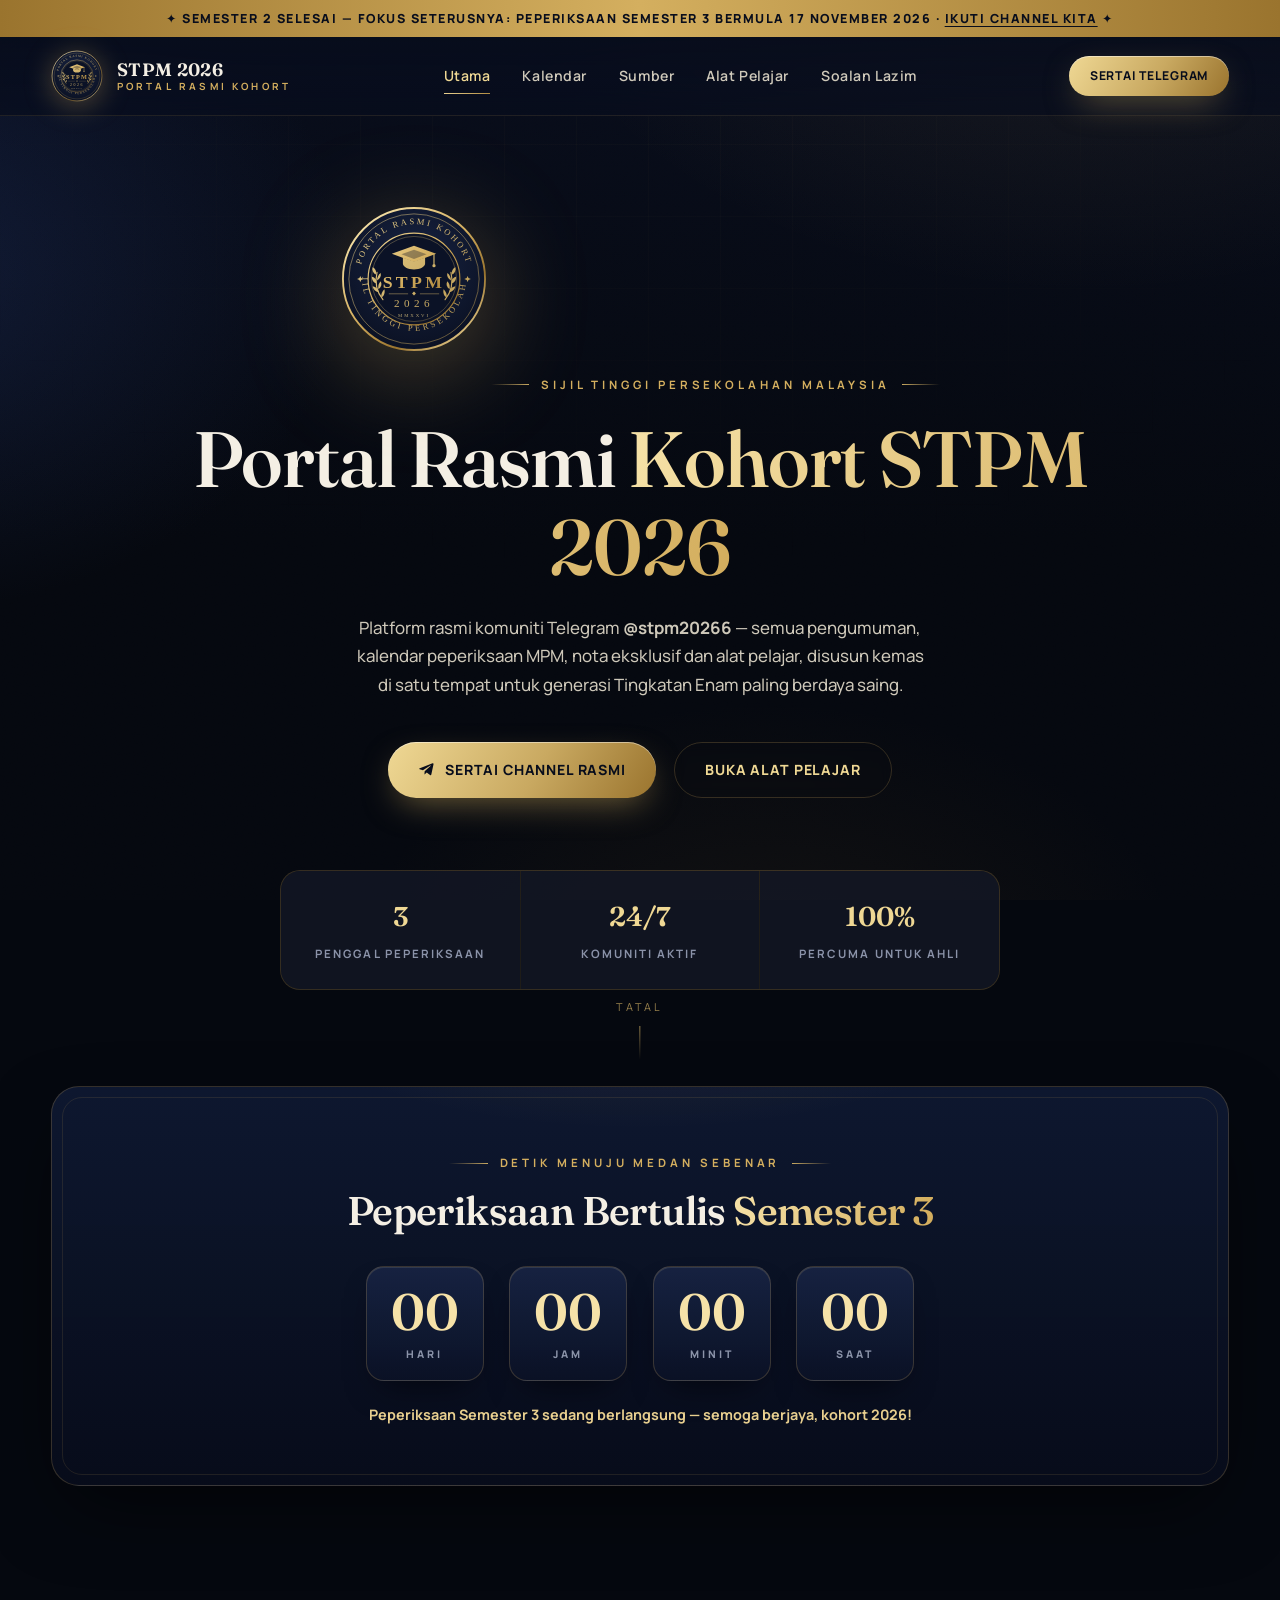
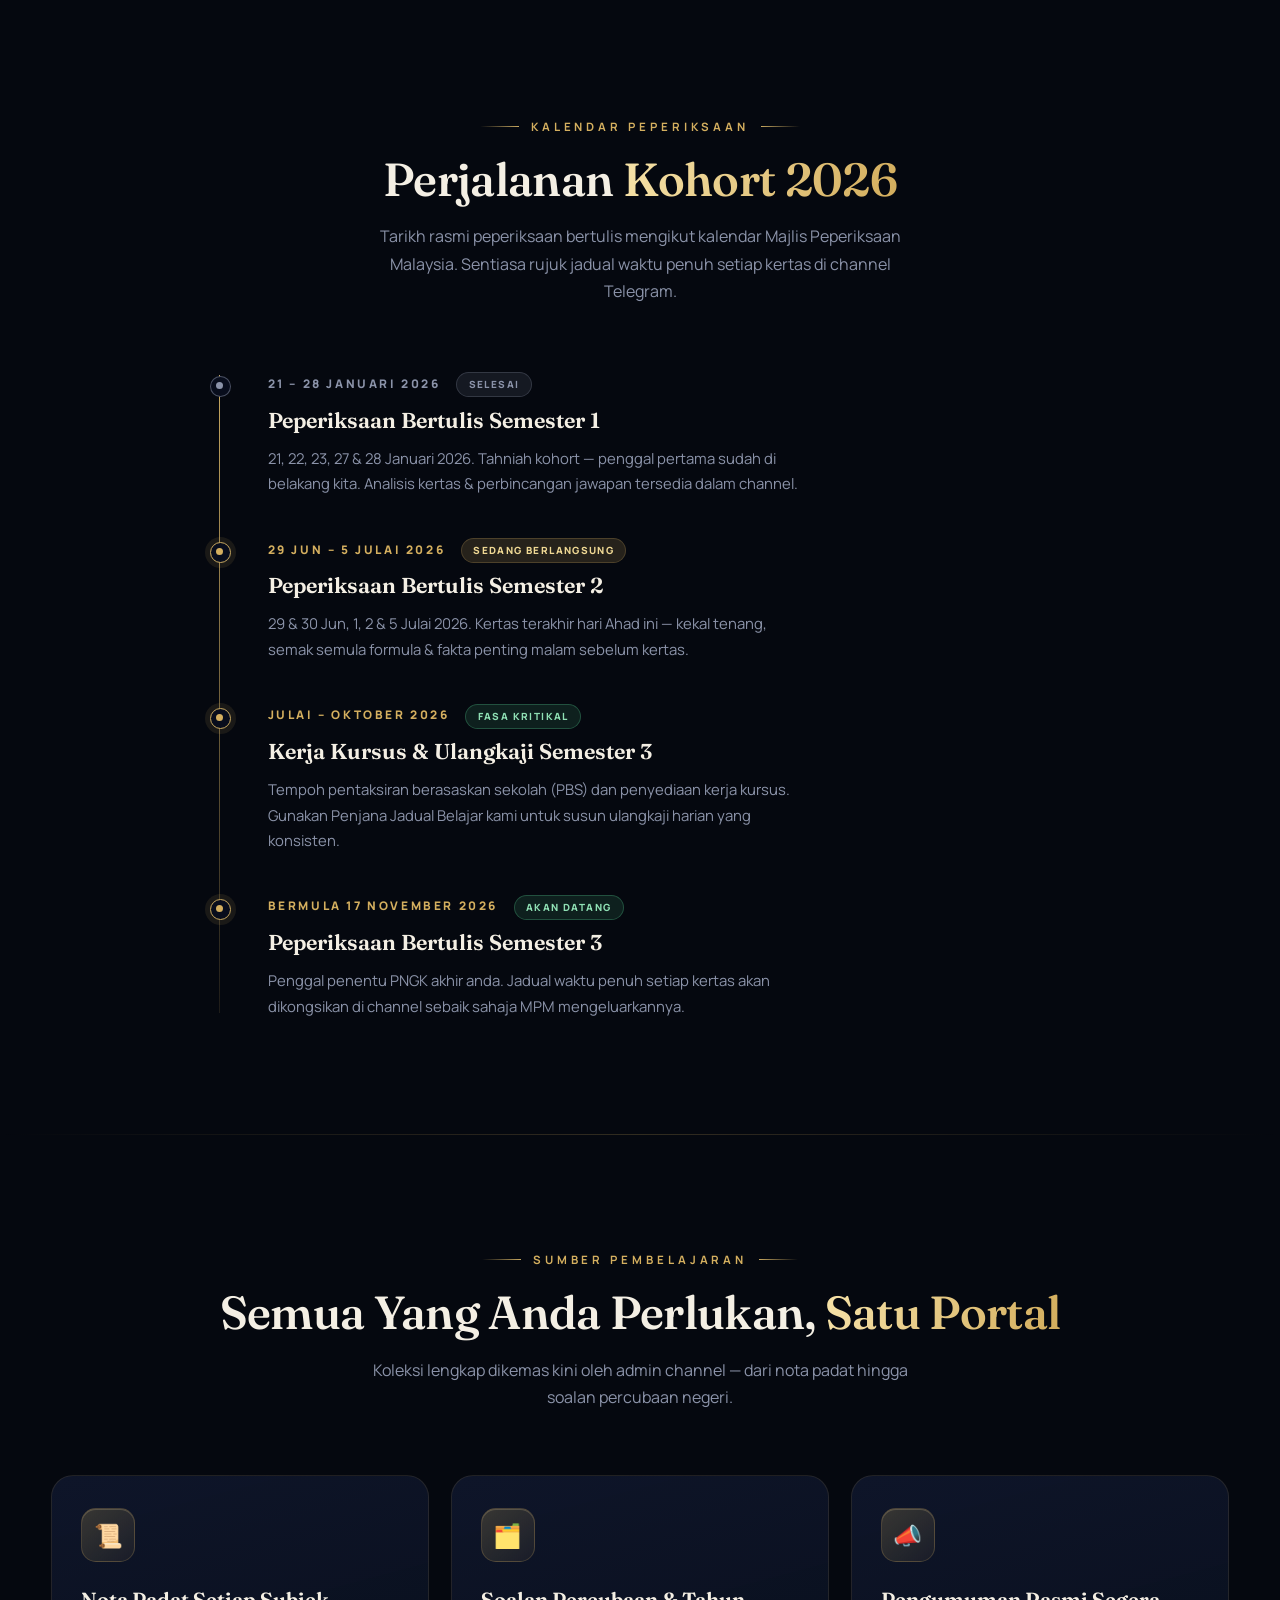
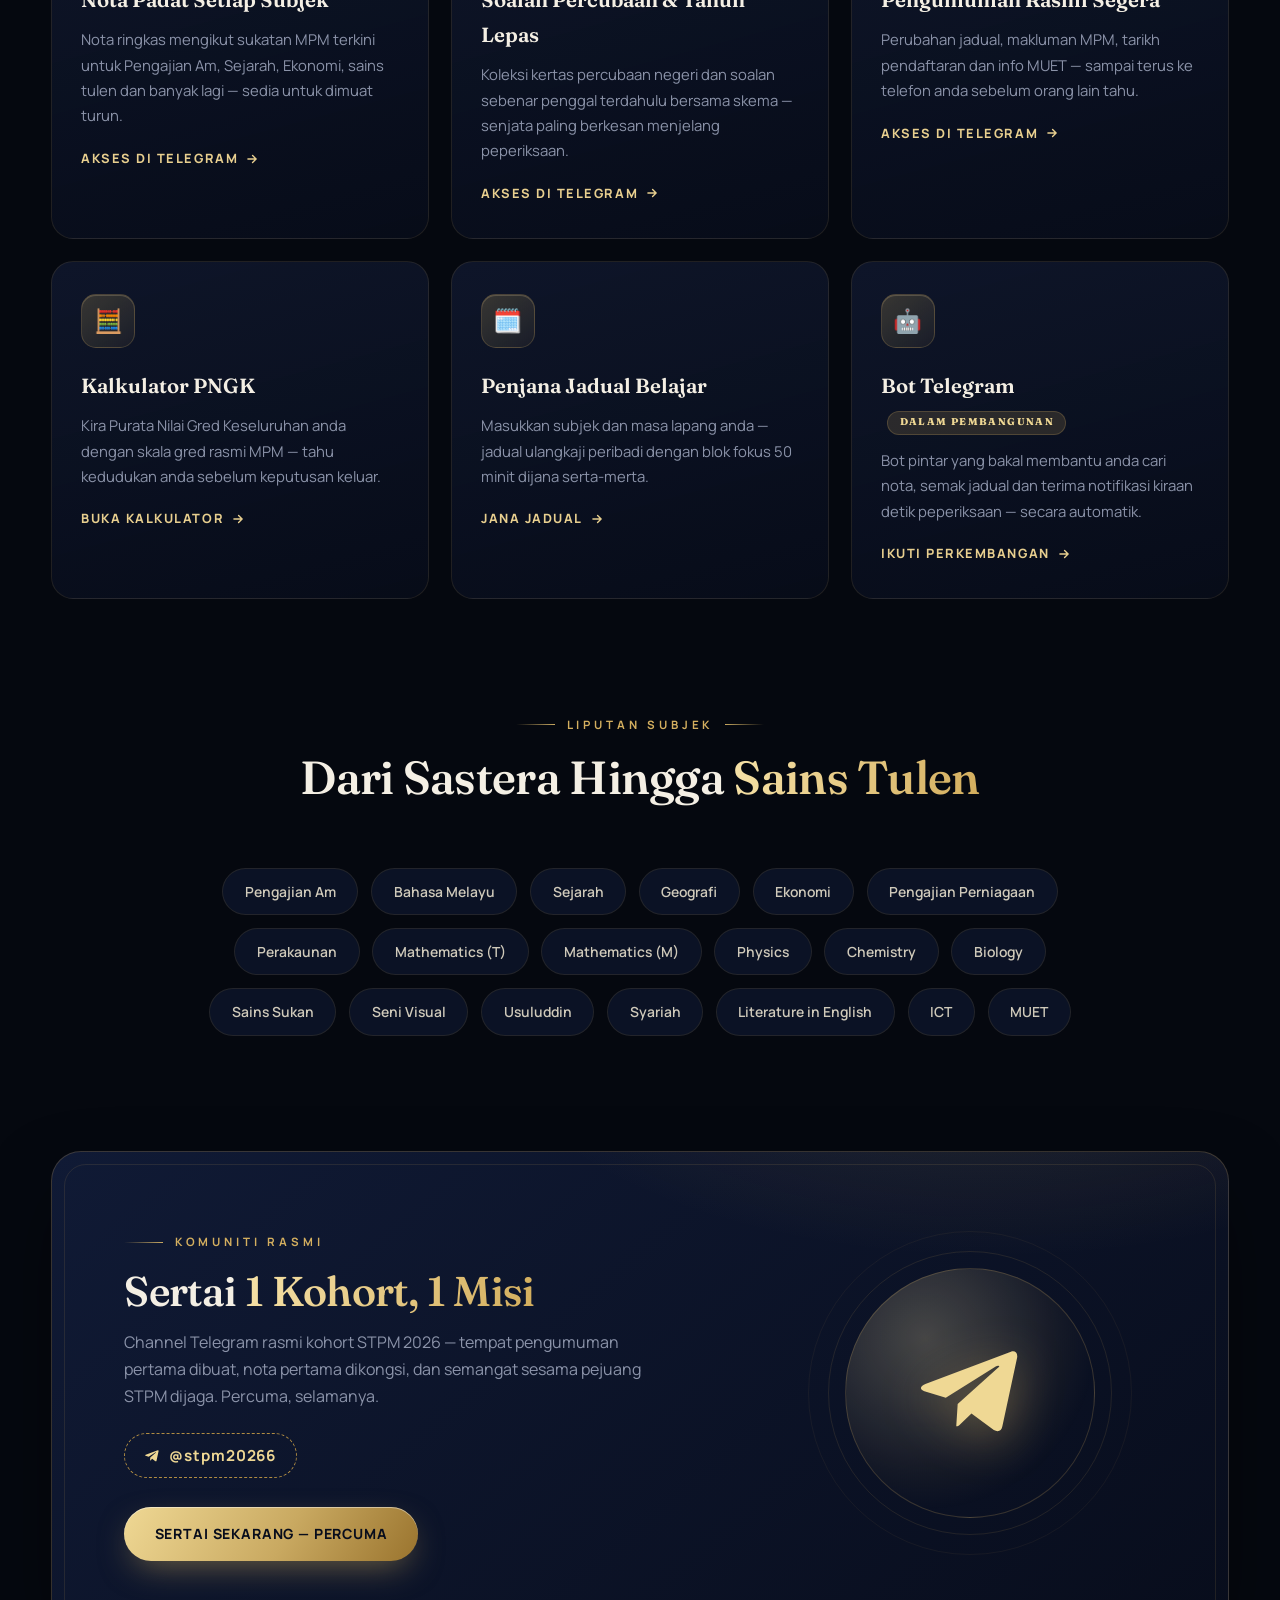
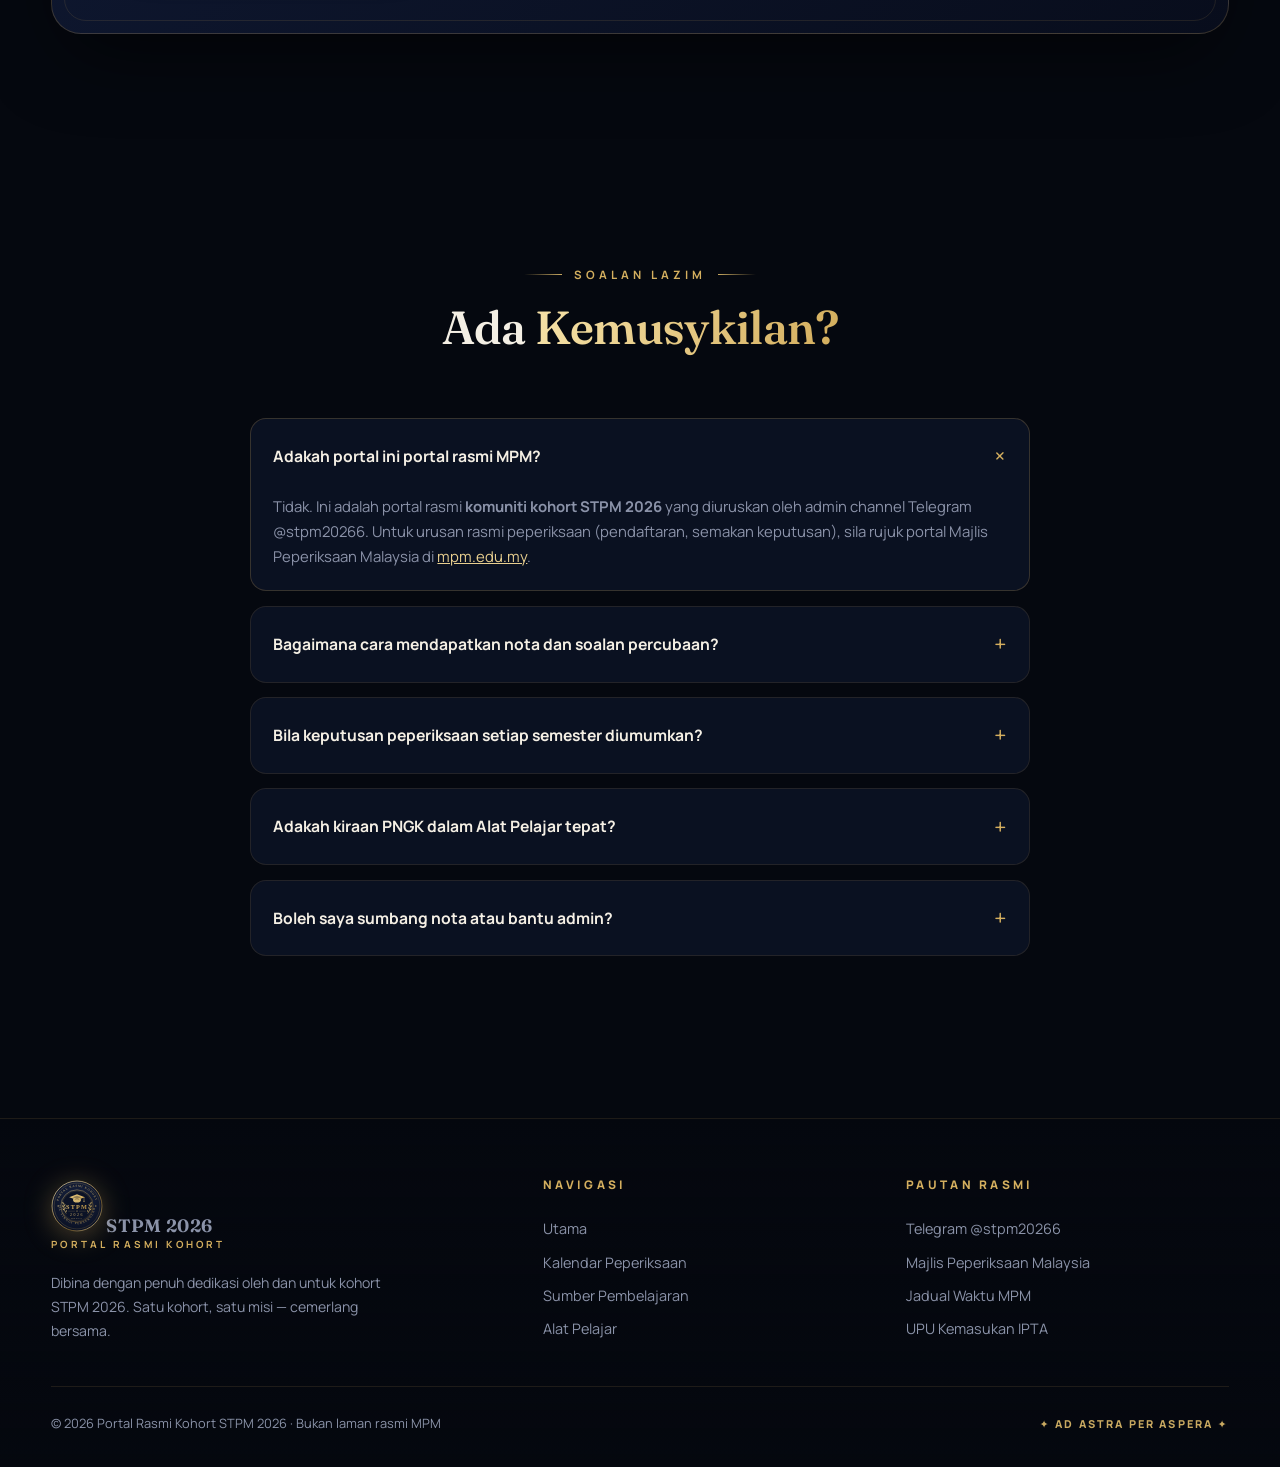
==== index.html @ e20d2745 "Add files via upload" ====
<!DOCTYPE html>
<html lang="ms">
<head>
  <meta charset="UTF-8">
  <meta name="viewport" content="width=device-width, initial-scale=1.0">
  <title>STPM 2026 Kohort Baharu — Portal Rasmi</title>
  <meta name="description" content="Portal rasmi kohort STPM 2026 — pengumuman, kalendar peperiksaan MPM, nota & soalan percubaan, dan alat pelajar eksklusif. Sertai channel Telegram @stpm20266.">
  <meta property="og:title" content="STPM 2026 Kohort Baharu — Portal Rasmi">
  <meta property="og:description" content="Satu portal. Semua yang kohort STPM 2026 perlukan — jadual, nota, alat pelajar & komuniti Telegram.">
  <meta property="og:type" content="website">
  <link rel="icon" type="image/svg+xml" href="assets/img/logo.svg">
  <link rel="preconnect" href="https://fonts.googleapis.com">
  <link rel="preconnect" href="https://fonts.gstatic.com" crossorigin>
  <link href="https://fonts.googleapis.com/css2?family=Fraunces:opsz,wght@9..144,400;9..144,570;9..144,640;9..144,700&family=Manrope:wght@400;450;600;700;800&display=swap" rel="stylesheet">
  <link rel="stylesheet" href="assets/css/style.css">
</head>
<body>

  <div class="ambient"></div>
  <div class="grid-lines"></div>

  <div class="ribbon">✦ Peperiksaan Semester 2 sedang berlangsung — kertas terakhir 5 Julai 2026 · <a href="https://t.me/stpm20266" target="_blank" rel="noopener">Semak jadual penuh di channel kita</a> ✦</div>

  <header class="nav">
    <div class="wrap nav-inner">
      <a class="brand" href="index.html">
        <img src="assets/img/logo.svg" alt="Lambang STPM 2026" width="52" height="52">
        <span class="brand-name">STPM 2026<span class="brand-sub">Portal Rasmi Kohort</span></span>
      </a>
      <nav class="links" id="menu">
        <a href="#utama" class="active">Utama</a>
        <a href="#kalendar">Kalendar</a>
        <a href="#sumber">Sumber</a>
        <a href="alat-pelajar.html">Alat Pelajar</a>
        <a href="#soalan">Soalan Lazim</a>
      </nav>
      <div class="nav-cta">
        <a class="btn btn-gold btn-sm" href="https://t.me/stpm20266" target="_blank" rel="noopener">Sertai Telegram</a>
        <button class="burger" aria-label="Buka menu" aria-expanded="false" aria-controls="menu">
          <span></span><span></span><span></span>
        </button>
      </div>
    </div>
  </header>

  <main>

    <!-- ============ HERO ============ -->
    <section class="hero" id="utama">
      <div class="wrap">
        <img class="hero-crest" src="assets/img/logo.svg" alt="" aria-hidden="true">
        <span class="eyebrow center">Sijil Tinggi Persekolahan Malaysia</span>
        <h1 class="display">Portal Rasmi <span class="gold-text">Kohort STPM 2026</span></h1>
        <p class="lede">Platform rasmi komuniti Telegram <strong>@stpm20266</strong> — semua pengumuman, kalendar peperiksaan MPM, nota eksklusif dan alat pelajar, disusun kemas di satu tempat untuk generasi Tingkatan Enam paling berdaya saing.</p>
        <div class="hero-actions">
          <a class="btn btn-gold" href="https://t.me/stpm20266" target="_blank" rel="noopener">
            <svg width="17" height="17" viewBox="0 0 24 24" fill="currentColor" aria-hidden="true"><path d="M21.9 4.6 18.8 19c-.2 1-0.9 1.3-1.8.8l-4.7-3.5-2.3 2.2c-.3.3-.5.5-.9.5l.3-4.7L18 6.6c.4-.3-.1-.5-.6-.2L6.9 13l-4.5-1.4c-1-.3-1-1 .2-1.5L20.6 3.3c.8-.3 1.5.2 1.3 1.3z"/></svg>
            Sertai Channel Rasmi
          </a>
          <a class="btn btn-ghost" href="alat-pelajar.html">Buka Alat Pelajar</a>
        </div>
        <div class="hero-stats reveal">
          <div><b>3</b><span>Penggal Peperiksaan</span></div>
          <div><b>24/7</b><span>Komuniti Aktif</span></div>
          <div><b>100%</b><span>Percuma Untuk Ahli</span></div>
        </div>
      </div>
      <div class="scroll-hint">Tatal</div>
    </section>

    <!-- ============ COUNTDOWN ============ -->
    <section id="countdown" style="padding-top:0">
      <div class="wrap">
        <div class="countdown-card reveal">
          <span class="eyebrow center">Detik Menuju Medan Sebenar</span>
          <h2 class="display" style="font-size:clamp(1.7rem,3.6vw,2.5rem);margin-top:1rem">Peperiksaan Bertulis <span class="gold-text">Semester 3</span></h2>
          <div class="countdown-grid" role="timer" aria-label="Kiraan detik ke peperiksaan Semester 3">
            <div class="count-cell"><b id="cd-days">—</b><span>Hari</span></div>
            <div class="count-cell"><b id="cd-hours">—</b><span>Jam</span></div>
            <div class="count-cell"><b id="cd-mins">—</b><span>Minit</span></div>
            <div class="count-cell"><b id="cd-secs">—</b><span>Saat</span></div>
          </div>
          <p class="count-note" id="cd-note">Bermula <b>17 November 2026</b> · Sumber: Kalendar Peperiksaan <b>MPM</b></p>
        </div>
      </div>
    </section>

    <!-- ============ KALENDAR ============ -->
    <section id="kalendar">
      <div class="wrap">
        <div class="section-head reveal">
          <span class="eyebrow center">Kalendar Peperiksaan</span>
          <h2 class="display">Perjalanan <span class="gold-text">Kohort 2026</span></h2>
          <p>Tarikh rasmi peperiksaan bertulis mengikut kalendar Majlis Peperiksaan Malaysia. Sentiasa rujuk jadual waktu penuh setiap kertas di channel Telegram.</p>
        </div>
        <div class="timeline">
          <div class="tl-item done reveal">
            <span class="tl-date">21 – 28 Januari 2026 <span class="tl-badge past">Selesai</span></span>
            <h3>Peperiksaan Bertulis Semester 1</h3>
            <p>21, 22, 23, 27 &amp; 28 Januari 2026. Tahniah kohort — penggal pertama sudah di belakang kita. Analisis kertas &amp; perbincangan jawapan tersedia dalam channel.</p>
          </div>
          <div class="tl-item reveal" style="--d:.1s">
            <span class="tl-date">29 Jun – 5 Julai 2026 <span class="tl-badge live">Sedang Berlangsung</span></span>
            <h3>Peperiksaan Bertulis Semester 2</h3>
            <p>29 &amp; 30 Jun, 1, 2 &amp; 5 Julai 2026. Kertas terakhir hari Ahad ini — kekal tenang, semak semula formula &amp; fakta penting malam sebelum kertas.</p>
          </div>
          <div class="tl-item reveal" style="--d:.2s">
            <span class="tl-date">Julai – Oktober 2026 <span class="tl-badge next">Fasa Kritikal</span></span>
            <h3>Kerja Kursus &amp; Ulangkaji Semester 3</h3>
            <p>Tempoh pentaksiran berasaskan sekolah (PBS) dan penyediaan kerja kursus. Gunakan Penjana Jadual Belajar kami untuk susun ulangkaji harian yang konsisten.</p>
          </div>
          <div class="tl-item reveal" style="--d:.3s">
            <span class="tl-date">Bermula 17 November 2026 <span class="tl-badge next">Akan Datang</span></span>
            <h3>Peperiksaan Bertulis Semester 3</h3>
            <p>Penggal penentu PNGK akhir anda. Jadual waktu penuh setiap kertas akan dikongsikan di channel sebaik sahaja MPM mengeluarkannya.</p>
          </div>
        </div>
      </div>
    </section>

    <hr class="rule wrap">

    <!-- ============ SUMBER ============ -->
    <section id="sumber">
      <div class="wrap">
        <div class="section-head reveal">
          <span class="eyebrow center">Sumber Pembelajaran</span>
          <h2 class="display">Semua Yang Anda Perlukan, <span class="gold-text">Satu Portal</span></h2>
          <p>Koleksi lengkap dikemas kini oleh admin channel — dari nota padat hingga soalan percubaan negeri.</p>
        </div>
        <div class="grid-3">
          <div class="card reveal">
            <div class="icon">📜</div>
            <h3>Nota Padat Setiap Subjek</h3>
            <p>Nota ringkas mengikut sukatan MPM terkini untuk Pengajian Am, Sejarah, Ekonomi, sains tulen dan banyak lagi — sedia untuk dimuat turun.</p>
            <a class="card-link" href="https://t.me/stpm20266" target="_blank" rel="noopener">Akses di Telegram <svg width="14" height="14" viewBox="0 0 24 24" fill="none" stroke="currentColor" stroke-width="2.4" stroke-linecap="round" aria-hidden="true"><path d="M5 12h14M13 6l6 6-6 6"/></svg></a>
          </div>
          <div class="card reveal" style="--d:.08s">
            <div class="icon">🗂️</div>
            <h3>Soalan Percubaan &amp; Tahun Lepas</h3>
            <p>Koleksi kertas percubaan negeri dan soalan sebenar penggal terdahulu bersama skema — senjata paling berkesan menjelang peperiksaan.</p>
            <a class="card-link" href="https://t.me/stpm20266" target="_blank" rel="noopener">Akses di Telegram <svg width="14" height="14" viewBox="0 0 24 24" fill="none" stroke="currentColor" stroke-width="2.4" stroke-linecap="round" aria-hidden="true"><path d="M5 12h14M13 6l6 6-6 6"/></svg></a>
          </div>
          <div class="card reveal" style="--d:.16s">
            <div class="icon">📣</div>
            <h3>Pengumuman Rasmi Segera</h3>
            <p>Perubahan jadual, makluman MPM, tarikh pendaftaran dan info MUET — sampai terus ke telefon anda sebelum orang lain tahu.</p>
            <a class="card-link" href="https://t.me/stpm20266" target="_blank" rel="noopener">Akses di Telegram <svg width="14" height="14" viewBox="0 0 24 24" fill="none" stroke="currentColor" stroke-width="2.4" stroke-linecap="round" aria-hidden="true"><path d="M5 12h14M13 6l6 6-6 6"/></svg></a>
          </div>
          <div class="card reveal">
            <div class="icon">🧮</div>
            <h3>Kalkulator PNGK</h3>
            <p>Kira Purata Nilai Gred Keseluruhan anda dengan skala gred rasmi MPM — tahu kedudukan anda sebelum keputusan keluar.</p>
            <a class="card-link" href="alat-pelajar.html#pngk">Buka Kalkulator <svg width="14" height="14" viewBox="0 0 24 24" fill="none" stroke="currentColor" stroke-width="2.4" stroke-linecap="round" aria-hidden="true"><path d="M5 12h14M13 6l6 6-6 6"/></svg></a>
          </div>
          <div class="card reveal" style="--d:.08s">
            <div class="icon">🗓️</div>
            <h3>Penjana Jadual Belajar</h3>
            <p>Masukkan subjek dan masa lapang anda — jadual ulangkaji peribadi dengan blok fokus 50 minit dijana serta-merta.</p>
            <a class="card-link" href="alat-pelajar.html#jadual">Jana Jadual <svg width="14" height="14" viewBox="0 0 24 24" fill="none" stroke="currentColor" stroke-width="2.4" stroke-linecap="round" aria-hidden="true"><path d="M5 12h14M13 6l6 6-6 6"/></svg></a>
          </div>
          <div class="card reveal" style="--d:.16s">
            <div class="icon">🤖</div>
            <h3>Bot Telegram <span class="tl-badge live" style="margin-left:.4rem">Dalam Pembangunan</span></h3>
            <p>Bot pintar yang bakal membantu anda cari nota, semak jadual dan terima notifikasi kiraan detik peperiksaan — secara automatik.</p>
            <a class="card-link" href="https://t.me/stpm20266" target="_blank" rel="noopener">Ikuti Perkembangan <svg width="14" height="14" viewBox="0 0 24 24" fill="none" stroke="currentColor" stroke-width="2.4" stroke-linecap="round" aria-hidden="true"><path d="M5 12h14M13 6l6 6-6 6"/></svg></a>
          </div>
        </div>
      </div>
    </section>

    <!-- ============ SUBJEK ============ -->
    <section id="subjek" style="padding-top:0">
      <div class="wrap">
        <div class="section-head reveal">
          <span class="eyebrow center">Liputan Subjek</span>
          <h2 class="display">Dari Sastera Hingga <span class="gold-text">Sains Tulen</span></h2>
        </div>
        <div class="chips reveal">
          <span class="chip">Pengajian Am</span>
          <span class="chip">Bahasa Melayu</span>
          <span class="chip">Sejarah</span>
          <span class="chip">Geografi</span>
          <span class="chip">Ekonomi</span>
          <span class="chip">Pengajian Perniagaan</span>
          <span class="chip">Perakaunan</span>
          <span class="chip">Mathematics (T)</span>
          <span class="chip">Mathematics (M)</span>
          <span class="chip">Physics</span>
          <span class="chip">Chemistry</span>
          <span class="chip">Biology</span>
          <span class="chip">Sains Sukan</span>
          <span class="chip">Seni Visual</span>
          <span class="chip">Usuluddin</span>
          <span class="chip">Syariah</span>
          <span class="chip">Literature in English</span>
          <span class="chip">ICT</span>
          <span class="chip">MUET</span>
        </div>
      </div>
    </section>

    <!-- ============ TELEGRAM CTA ============ -->
    <section id="telegram" style="padding-top:0">
      <div class="wrap">
        <div class="tg-panel reveal">
          <div>
            <span class="eyebrow">Komuniti Rasmi</span>
            <h2 class="display">Sertai <span class="gold-text">1 Kohort, 1 Misi</span></h2>
            <p>Channel Telegram rasmi kohort STPM 2026 — tempat pengumuman pertama dibuat, nota pertama dikongsi, dan semangat sesama pejuang STPM dijaga. Percuma, selamanya.</p>
            <div class="tg-handle">
              <svg width="16" height="16" viewBox="0 0 24 24" fill="currentColor" aria-hidden="true"><path d="M21.9 4.6 18.8 19c-.2 1-0.9 1.3-1.8.8l-4.7-3.5-2.3 2.2c-.3.3-.5.5-.9.5l.3-4.7L18 6.6c.4-.3-.1-.5-.6-.2L6.9 13l-4.5-1.4c-1-.3-1-1 .2-1.5L20.6 3.3c.8-.3 1.5.2 1.3 1.3z"/></svg>
              @stpm20266
            </div>
            <div>
              <a class="btn btn-gold" href="https://t.me/stpm20266" target="_blank" rel="noopener">Sertai Sekarang — Percuma</a>
            </div>
          </div>
          <div class="tg-art" aria-hidden="true">
            <div class="orb">
              <svg viewBox="0 0 24 24" fill="currentColor"><path d="M21.9 4.6 18.8 19c-.2 1-0.9 1.3-1.8.8l-4.7-3.5-2.3 2.2c-.3.3-.5.5-.9.5l.3-4.7L18 6.6c.4-.3-.1-.5-.6-.2L6.9 13l-4.5-1.4c-1-.3-1-1 .2-1.5L20.6 3.3c.8-.3 1.5.2 1.3 1.3z"/></svg>
            </div>
          </div>
        </div>
      </div>
    </section>

    <!-- ============ FAQ ============ -->
    <section id="soalan">
      <div class="wrap">
        <div class="section-head reveal">
          <span class="eyebrow center">Soalan Lazim</span>
          <h2 class="display">Ada <span class="gold-text">Kemusykilan?</span></h2>
        </div>
        <div class="faq reveal">
          <details open>
            <summary>Adakah portal ini portal rasmi MPM?</summary>
            <div class="faq-body">Tidak. Ini adalah portal rasmi <strong>komuniti kohort STPM 2026</strong> yang diuruskan oleh admin channel Telegram @stpm20266. Untuk urusan rasmi peperiksaan (pendaftaran, semakan keputusan), sila rujuk portal Majlis Peperiksaan Malaysia di <a href="https://www.mpm.edu.my" target="_blank" rel="noopener" style="color:var(--gold-300)">mpm.edu.my</a>.</div>
          </details>
          <details>
            <summary>Bagaimana cara mendapatkan nota dan soalan percubaan?</summary>
            <div class="faq-body">Semua bahan dikongsikan secara percuma di channel Telegram @stpm20266. Sertai channel, kemudian semak bahagian fail yang dipinkan atau gunakan carian dalam channel mengikut nama subjek.</div>
          </details>
          <details>
            <summary>Bila keputusan peperiksaan setiap semester diumumkan?</summary>
            <div class="faq-body">Keputusan setiap penggal biasanya diumumkan oleh MPM beberapa bulan selepas peperiksaan bertulis. Sebarang tarikh rasmi akan diumumkan segera di channel — pastikan notifikasi anda dihidupkan.</div>
          </details>
          <details>
            <summary>Adakah kiraan PNGK dalam Alat Pelajar tepat?</summary>
            <div class="faq-body">Kalkulator kami menggunakan skala nilai gred rasmi MPM (A = 4.00 hingga F = 0.00) dan mengambil purata mata gred subjek. Ia anggaran yang baik, namun PNGK rasmi akhir dikira oleh MPM termasuk wajaran kerja kursus (PBS).</div>
          </details>
          <details>
            <summary>Boleh saya sumbang nota atau bantu admin?</summary>
            <div class="faq-body">Sudah tentu! Hubungi admin melalui channel Telegram. Sumbangan nota, skema jawapan dan tenaga sukarelawan sentiasa dialu-alukan — kohort ini kita bina bersama.</div>
          </details>
        </div>
      </div>
    </section>

  </main>

  <!-- ============ FOOTER ============ -->
  <footer>
    <div class="wrap">
      <div class="foot-grid">
        <div class="foot-brand">
          <a class="brand" href="index.html">
            <img src="assets/img/logo.svg" alt="Lambang STPM 2026" width="52" height="52">
            <span class="brand-name">STPM 2026<span class="brand-sub">Portal Rasmi Kohort</span></span>
          </a>
          <p>Dibina dengan penuh dedikasi oleh dan untuk kohort STPM 2026. Satu kohort, satu misi — cemerlang bersama.</p>
        </div>
        <div>
          <h4>Navigasi</h4>
          <a href="#utama">Utama</a>
          <a href="#kalendar">Kalendar Peperiksaan</a>
          <a href="#sumber">Sumber Pembelajaran</a>
          <a href="alat-pelajar.html">Alat Pelajar</a>
        </div>
        <div>
          <h4>Pautan Rasmi</h4>
          <a href="https://t.me/stpm20266" target="_blank" rel="noopener">Telegram @stpm20266</a>
          <a href="https://www.mpm.edu.my" target="_blank" rel="noopener">Majlis Peperiksaan Malaysia</a>
          <a href="https://portal.mpm.edu.my/en/stpm/jadual-waktu-peperiksaan-stpm" target="_blank" rel="noopener">Jadual Waktu MPM</a>
          <a href="https://upu.mohe.gov.my" target="_blank" rel="noopener">UPU Kemasukan IPTA</a>
        </div>
      </div>
      <div class="foot-bottom">
        <span>© <span id="year">2026</span> Portal Rasmi Kohort STPM 2026 · Bukan laman rasmi MPM</span>
        <span class="seal">✦ Ad Astra Per Aspera ✦</span>
      </div>
    </div>
  </footer>

  <script src="assets/js/main.js"></script>
</body>
</html>
---- assets/css/style.css ----
/* ============================================================
   STPM 2026 KOHORT BAHARU — PORTAL RASMI
   Premium "Royal Academic" design system
   ============================================================ */

:root {
  --ink-950: #05080f;
  --ink-900: #080d1c;
  --ink-850: #0b1226;
  --ink-800: #101a35;
  --ink-700: #182444;
  --gold-100: #f6e2a8;
  --gold-200: #efd894;
  --gold-300: #e8cf8f;
  --gold-400: #d4af5f;
  --gold-500: #c9a961;
  --gold-600: #b08c42;
  --gold-700: #9a742e;
  --ivory: #f4efe4;
  --ivory-dim: #cfc9ba;
  --muted: #8b93a9;
  --line: rgba(212, 175, 95, .22);
  --line-soft: rgba(212, 175, 95, .12);
  --glass: rgba(16, 26, 53, .55);
  --shadow-lg: 0 30px 80px -20px rgba(0, 0, 0, .65);
  --font-display: "Fraunces", Georgia, "Times New Roman", serif;
  --font-body: "Manrope", "Segoe UI", system-ui, sans-serif;
  --ease-lux: cubic-bezier(.22, 1, .36, 1);
}

* { margin: 0; padding: 0; box-sizing: border-box; }

html { scroll-behavior: smooth; }

body {
  font-family: var(--font-body);
  background: var(--ink-950);
  color: var(--ivory);
  line-height: 1.7;
  overflow-x: hidden;
  -webkit-font-smoothing: antialiased;
}

::selection { background: var(--gold-500); color: var(--ink-900); }

/* ---------- Ambient background ---------- */
.ambient {
  position: fixed;
  inset: 0;
  z-index: -2;
  background:
    radial-gradient(60rem 40rem at 85% -10%, rgba(212, 175, 95, .10), transparent 60%),
    radial-gradient(50rem 36rem at -10% 30%, rgba(37, 58, 116, .35), transparent 60%),
    radial-gradient(44rem 30rem at 60% 110%, rgba(120, 88, 30, .12), transparent 60%),
    linear-gradient(180deg, var(--ink-900), var(--ink-950) 60%);
}

.ambient::after {
  content: "";
  position: absolute;
  inset: 0;
  background-image: url("data:image/svg+xml,%3Csvg xmlns='http://www.w3.org/2000/svg' width='160' height='160'%3E%3Cfilter id='n'%3E%3CfeTurbulence type='fractalNoise' baseFrequency='.9' numOctaves='2'/%3E%3C/filter%3E%3Crect width='160' height='160' filter='url(%23n)' opacity='.05'/%3E%3C/svg%3E");
  mix-blend-mode: overlay;
  pointer-events: none;
}

.grid-lines {
  position: fixed;
  inset: 0;
  z-index: -1;
  background-image:
    linear-gradient(rgba(212, 175, 95, .035) 1px, transparent 1px),
    linear-gradient(90deg, rgba(212, 175, 95, .035) 1px, transparent 1px);
  background-size: 72px 72px;
  mask-image: radial-gradient(70rem 50rem at 50% 0%, #000 0%, transparent 75%);
  -webkit-mask-image: radial-gradient(70rem 50rem at 50% 0%, #000 0%, transparent 75%);
  pointer-events: none;
}

/* ---------- Typography helpers ---------- */
.display {
  font-family: var(--font-display);
  font-weight: 570;
  letter-spacing: -.015em;
  line-height: 1.12;
}

.eyebrow {
  display: inline-flex;
  align-items: center;
  gap: .75rem;
  font-size: .72rem;
  font-weight: 700;
  letter-spacing: .34em;
  text-transform: uppercase;
  color: var(--gold-400);
}

.eyebrow::before,
.eyebrow.center::after {
  content: "";
  width: 2.4rem;
  height: 1px;
  background: linear-gradient(90deg, transparent, var(--gold-500));
}

.eyebrow.center::after { background: linear-gradient(90deg, var(--gold-500), transparent); }

.gold-text {
  background: linear-gradient(105deg, var(--gold-100) 0%, var(--gold-400) 45%, var(--gold-700) 70%, var(--gold-200) 100%);
  background-size: 220% auto;
  -webkit-background-clip: text;
  background-clip: text;
  color: transparent;
  animation: shimmer 7s linear infinite;
}

@keyframes shimmer {
  to { background-position: 220% center; }
}

.lede {
  color: var(--ivory-dim);
  font-size: 1.06rem;
  font-weight: 450;
  max-width: 46ch;
}

/* ---------- Layout ---------- */
.wrap {
  width: min(1180px, 92vw);
  margin-inline: auto;
}

section { padding: clamp(4.5rem, 9vw, 7.5rem) 0; position: relative; }

.section-head {
  display: flex;
  flex-direction: column;
  align-items: center;
  text-align: center;
  gap: 1.1rem;
  margin-bottom: clamp(2.5rem, 5vw, 4rem);
}

.section-head h2 {
  font-size: clamp(1.9rem, 4vw, 2.9rem);
}

.section-head p { color: var(--muted); max-width: 56ch; }

.rule {
  width: 100%;
  height: 1px;
  background: linear-gradient(90deg, transparent, var(--line), transparent);
  border: 0;
}

/* ---------- Topbar ribbon ---------- */
.ribbon {
  background: linear-gradient(90deg, var(--gold-700), var(--gold-400), var(--gold-700));
  color: var(--ink-900);
  font-size: .78rem;
  font-weight: 800;
  letter-spacing: .12em;
  text-transform: uppercase;
  text-align: center;
  padding: .5rem 1rem;
}

.ribbon a { color: inherit; text-decoration: underline; text-underline-offset: 3px; }

/* ---------- Navigation ---------- */
header.nav {
  position: sticky;
  top: 0;
  z-index: 100;
  backdrop-filter: blur(18px) saturate(1.4);
  -webkit-backdrop-filter: blur(18px) saturate(1.4);
  background: linear-gradient(180deg, rgba(8, 13, 28, .92), rgba(8, 13, 28, .72));
  border-bottom: 1px solid var(--line-soft);
  transition: box-shadow .4s var(--ease-lux);
}

header.nav.scrolled { box-shadow: 0 18px 50px -18px rgba(0, 0, 0, .8); }

.nav-inner {
  display: flex;
  align-items: center;
  justify-content: space-between;
  gap: 1.5rem;
  padding: .8rem 0;
}

.brand {
  display: flex;
  align-items: center;
  gap: .85rem;
  text-decoration: none;
  color: var(--ivory);
}

.brand img { width: 52px; height: 52px; filter: drop-shadow(0 4px 14px rgba(212, 175, 95, .35)); }

.brand-name {
  font-family: var(--font-display);
  font-size: 1.12rem;
  font-weight: 640;
  letter-spacing: .02em;
  line-height: 1.15;
}

.brand-sub {
  display: block;
  font-family: var(--font-body);
  font-size: .62rem;
  font-weight: 700;
  letter-spacing: .32em;
  text-transform: uppercase;
  color: var(--gold-400);
}

nav.links {
  display: flex;
  align-items: center;
  gap: 2rem;
}

nav.links a {
  position: relative;
  color: var(--ivory-dim);
  text-decoration: none;
  font-size: .88rem;
  font-weight: 600;
  letter-spacing: .04em;
  transition: color .3s;
  padding: .35rem 0;
}

nav.links a::after {
  content: "";
  position: absolute;
  left: 0;
  bottom: 0;
  width: 100%;
  height: 1px;
  background: linear-gradient(90deg, var(--gold-300), var(--gold-600));
  transform: scaleX(0);
  transform-origin: right;
  transition: transform .45s var(--ease-lux);
}

nav.links a:hover,
nav.links a.active { color: var(--gold-200); }

nav.links a:hover::after,
nav.links a.active::after { transform: scaleX(1); transform-origin: left; }

.nav-cta { display: flex; align-items: center; gap: 1rem; }

.burger {
  display: none;
  background: none;
  border: 1px solid var(--line);
  border-radius: 10px;
  padding: .55rem .65rem;
  cursor: pointer;
}

.burger span {
  display: block;
  width: 20px;
  height: 2px;
  background: var(--gold-300);
  margin: 4px 0;
  transition: .35s var(--ease-lux);
}

/* ---------- Buttons ---------- */
.btn {
  display: inline-flex;
  align-items: center;
  gap: .6rem;
  padding: .95rem 1.9rem;
  border-radius: 999px;
  font-family: var(--font-body);
  font-size: .88rem;
  font-weight: 750;
  letter-spacing: .06em;
  text-transform: uppercase;
  text-decoration: none;
  cursor: pointer;
  border: 0;
  transition: transform .35s var(--ease-lux), box-shadow .35s var(--ease-lux), background .35s;
}

.btn-gold {
  background: linear-gradient(120deg, var(--gold-200), var(--gold-500) 55%, var(--gold-700));
  color: var(--ink-900);
  box-shadow: 0 12px 34px -10px rgba(212, 175, 95, .55), inset 0 1px 0 rgba(255, 255, 255, .45);
}

.btn-gold:hover {
  transform: translateY(-3px);
  box-shadow: 0 20px 44px -12px rgba(212, 175, 95, .7), inset 0 1px 0 rgba(255, 255, 255, .5);
}

.btn-ghost {
  background: transparent;
  color: var(--gold-200);
  border: 1px solid var(--line);
  backdrop-filter: blur(6px);
}

.btn-ghost:hover {
  border-color: var(--gold-500);
  background: rgba(212, 175, 95, .08);
  transform: translateY(-3px);
}

.btn-sm { padding: .62rem 1.3rem; font-size: .76rem; }

/* ---------- Hero ---------- */
.hero {
  min-height: calc(100svh - 110px);
  display: grid;
  place-items: center;
  text-align: center;
  padding: clamp(3.5rem, 7vw, 6rem) 0 clamp(4rem, 8vw, 6rem);
  position: relative;
}

.hero-crest {
  width: clamp(108px, 14vw, 148px);
  height: auto;
  margin-bottom: 2rem;
  filter: drop-shadow(0 20px 50px rgba(212, 175, 95, .35));
  animation: floatY 7s ease-in-out infinite;
}

@keyframes floatY {
  0%, 100% { transform: translateY(0); }
  50% { transform: translateY(-12px); }
}

.hero h1 {
  font-size: clamp(2.6rem, 6.4vw, 4.9rem);
  max-width: 20ch;
  margin: 1.3rem auto 1.4rem;
}

.hero .lede { margin: 0 auto 2.6rem; max-width: 58ch; }

.hero-actions {
  display: flex;
  gap: 1.1rem;
  justify-content: center;
  flex-wrap: wrap;
}

.hero-stats {
  margin-top: clamp(3rem, 6vw, 4.5rem);
  display: grid;
  grid-template-columns: repeat(3, 1fr);
  gap: 1px;
  background: var(--line-soft);
  border: 1px solid var(--line-soft);
  border-radius: 20px;
  overflow: hidden;
  max-width: 720px;
  margin-inline: auto;
}

.hero-stats > div {
  background: rgba(11, 18, 38, .7);
  padding: 1.4rem 1rem;
}

.hero-stats b {
  display: block;
  font-family: var(--font-display);
  font-size: 1.7rem;
  font-weight: 620;
  color: var(--gold-200);
}

.hero-stats span {
  font-size: .72rem;
  font-weight: 700;
  letter-spacing: .18em;
  text-transform: uppercase;
  color: var(--muted);
}

.scroll-hint {
  position: absolute;
  bottom: 1.6rem;
  left: 50%;
  transform: translateX(-50%);
  color: var(--gold-500);
  font-size: .68rem;
  letter-spacing: .3em;
  text-transform: uppercase;
  opacity: .75;
}

.scroll-hint::after {
  content: "";
  display: block;
  width: 1px;
  height: 34px;
  margin: .6rem auto 0;
  background: linear-gradient(var(--gold-500), transparent);
  animation: drip 2.2s ease-in-out infinite;
}

@keyframes drip {
  0% { transform: scaleY(0); transform-origin: top; }
  55% { transform: scaleY(1); transform-origin: top; }
  56% { transform-origin: bottom; }
  100% { transform: scaleY(0); transform-origin: bottom; }
}

/* ---------- Countdown ---------- */
.countdown-card {
  border: 1px solid var(--line);
  border-radius: 28px;
  background:
    radial-gradient(40rem 18rem at 50% -40%, rgba(212, 175, 95, .14), transparent 70%),
    linear-gradient(180deg, rgba(16, 26, 53, .85), rgba(8, 13, 28, .9));
  box-shadow: var(--shadow-lg);
  padding: clamp(2.2rem, 5vw, 3.6rem);
  text-align: center;
  position: relative;
  overflow: hidden;
}

.countdown-card::before {
  content: "";
  position: absolute;
  inset: 10px;
  border: 1px solid var(--line-soft);
  border-radius: 20px;
  pointer-events: none;
}

.countdown-grid {
  display: flex;
  justify-content: center;
  gap: clamp(.7rem, 2.4vw, 1.6rem);
  margin: 2rem 0 1.4rem;
  flex-wrap: wrap;
}

.count-cell {
  min-width: clamp(74px, 11vw, 118px);
  padding: 1.2rem .6rem 1rem;
  border-radius: 18px;
  border: 1px solid var(--line);
  background: linear-gradient(180deg, rgba(24, 36, 68, .9), rgba(11, 18, 38, .95));
  box-shadow: inset 0 1px 0 rgba(246, 226, 168, .12), 0 16px 34px -16px rgba(0, 0, 0, .7);
}

.count-cell b {
  display: block;
  font-family: var(--font-display);
  font-size: clamp(2rem, 5vw, 3.2rem);
  font-weight: 600;
  color: var(--gold-100);
  font-variant-numeric: tabular-nums;
  line-height: 1;
}

.count-cell span {
  display: block;
  margin-top: .55rem;
  font-size: .66rem;
  font-weight: 800;
  letter-spacing: .28em;
  text-transform: uppercase;
  color: var(--muted);
}

.count-note { color: var(--muted); font-size: .9rem; }

.count-note b { color: var(--gold-300); font-weight: 700; }

/* ---------- Cards ---------- */
.grid-3 {
  display: grid;
  grid-template-columns: repeat(auto-fit, minmax(min(300px, 100%), 1fr));
  gap: 1.4rem;
}

.grid-2 {
  display: grid;
  grid-template-columns: repeat(auto-fit, minmax(min(340px, 100%), 1fr));
  gap: 1.4rem;
}

.card {
  position: relative;
  border: 1px solid var(--line-soft);
  border-radius: 22px;
  background: linear-gradient(165deg, rgba(24, 36, 68, .5), rgba(8, 13, 28, .75));
  padding: 2rem 1.8rem;
  overflow: hidden;
  transition: transform .5s var(--ease-lux), border-color .4s, box-shadow .5s var(--ease-lux);
}

.card::before {
  content: "";
  position: absolute;
  inset: 0;
  background: radial-gradient(24rem 12rem at var(--mx, 50%) var(--my, 0%), rgba(212, 175, 95, .12), transparent 65%);
  opacity: 0;
  transition: opacity .45s;
  pointer-events: none;
}

.card:hover {
  transform: translateY(-7px);
  border-color: var(--line);
  box-shadow: 0 30px 60px -24px rgba(0, 0, 0, .8);
}

.card:hover::before { opacity: 1; }

.card .icon {
  width: 54px;
  height: 54px;
  border-radius: 15px;
  display: grid;
  place-items: center;
  font-size: 1.45rem;
  margin-bottom: 1.3rem;
  background: linear-gradient(140deg, rgba(212, 175, 95, .22), rgba(212, 175, 95, .06));
  border: 1px solid var(--line);
  color: var(--gold-200);
  box-shadow: inset 0 1px 0 rgba(246, 226, 168, .2);
}

.card h3 {
  font-family: var(--font-display);
  font-size: 1.28rem;
  font-weight: 620;
  margin-bottom: .6rem;
}

.card p { color: var(--muted); font-size: .93rem; }

.card .card-link {
  display: inline-flex;
  align-items: center;
  gap: .45rem;
  margin-top: 1.2rem;
  color: var(--gold-300);
  font-size: .8rem;
  font-weight: 750;
  letter-spacing: .12em;
  text-transform: uppercase;
  text-decoration: none;
}

.card .card-link svg { transition: transform .35s var(--ease-lux); }

.card .card-link:hover svg { transform: translateX(5px); }

/* ---------- Timeline (kalendar) ---------- */
.timeline {
  position: relative;
  max-width: 860px;
  margin-inline: auto;
  padding-left: 2.2rem;
}

.timeline::before {
  content: "";
  position: absolute;
  left: 9px;
  top: 6px;
  bottom: 6px;
  width: 1px;
  background: linear-gradient(var(--gold-500), var(--line-soft));
}

.tl-item {
  position: relative;
  padding: 0 0 2.4rem 1.4rem;
}

.tl-item:last-child { padding-bottom: 0; }

.tl-item::before {
  content: "";
  position: absolute;
  left: -2.2rem;
  top: .45rem;
  width: 19px;
  height: 19px;
  border-radius: 50%;
  border: 1px solid var(--gold-500);
  background: var(--ink-900);
  box-shadow: 0 0 0 5px rgba(212, 175, 95, .1);
}

.tl-item::after {
  content: "";
  position: absolute;
  left: calc(-2.2rem + 6px);
  top: calc(.45rem + 6px);
  width: 7px;
  height: 7px;
  border-radius: 50%;
  background: var(--gold-400);
}

.tl-item.done::after { background: var(--muted); }
.tl-item.done::before { border-color: rgba(139, 147, 169, .5); box-shadow: none; }

.tl-item .tl-date {
  font-size: .74rem;
  font-weight: 800;
  letter-spacing: .22em;
  text-transform: uppercase;
  color: var(--gold-400);
}

.tl-item.done .tl-date { color: var(--muted); }

.tl-item h3 {
  font-family: var(--font-display);
  font-size: 1.35rem;
  font-weight: 620;
  margin: .35rem 0 .4rem;
}

.tl-item p { color: var(--muted); font-size: .93rem; max-width: 60ch; }

.tl-badge {
  display: inline-block;
  margin-left: .7rem;
  padding: .18rem .7rem;
  border-radius: 999px;
  font-size: .62rem;
  font-weight: 800;
  letter-spacing: .14em;
  text-transform: uppercase;
  vertical-align: middle;
}

.tl-badge.live {
  background: rgba(212, 175, 95, .16);
  color: var(--gold-200);
  border: 1px solid var(--line);
  animation: pulse 2.4s ease-in-out infinite;
}

.tl-badge.past {
  background: rgba(139, 147, 169, .12);
  color: var(--muted);
  border: 1px solid rgba(139, 147, 169, .25);
}

.tl-badge.next {
  background: rgba(80, 200, 140, .12);
  color: #8fe0b4;
  border: 1px solid rgba(80, 200, 140, .3);
}

@keyframes pulse {
  0%, 100% { box-shadow: 0 0 0 0 rgba(212, 175, 95, .35); }
  50% { box-shadow: 0 0 0 7px rgba(212, 175, 95, 0); }
}

/* ---------- Subjects marquee-ish chips ---------- */
.chips {
  display: flex;
  flex-wrap: wrap;
  gap: .8rem;
  justify-content: center;
  max-width: 900px;
  margin-inline: auto;
}

.chip {
  padding: .68rem 1.35rem;
  border-radius: 999px;
  border: 1px solid var(--line-soft);
  background: rgba(16, 26, 53, .6);
  color: var(--ivory-dim);
  font-size: .87rem;
  font-weight: 600;
  transition: all .35s var(--ease-lux);
  cursor: default;
}

.chip:hover {
  border-color: var(--gold-500);
  color: var(--gold-200);
  transform: translateY(-3px);
  background: rgba(212, 175, 95, .08);
}

/* ---------- Telegram CTA ---------- */
.tg-panel {
  border-radius: 30px;
  border: 1px solid var(--line);
  background:
    radial-gradient(50rem 24rem at 80% -30%, rgba(212, 175, 95, .16), transparent 65%),
    linear-gradient(140deg, var(--ink-800), var(--ink-900));
  box-shadow: var(--shadow-lg);
  padding: clamp(2.4rem, 6vw, 4.5rem);
  display: grid;
  grid-template-columns: 1.25fr .75fr;
  gap: 2.5rem;
  align-items: center;
  overflow: hidden;
  position: relative;
}

.tg-panel::before {
  content: "";
  position: absolute;
  inset: 12px;
  border: 1px solid var(--line-soft);
  border-radius: 22px;
  pointer-events: none;
}

.tg-panel h2 { font-size: clamp(1.8rem, 3.6vw, 2.6rem); margin: 1rem 0 .9rem; }

.tg-panel p { color: var(--muted); max-width: 52ch; }

.tg-handle {
  display: inline-flex;
  align-items: center;
  gap: .55rem;
  margin: 1.4rem 0 1.8rem;
  padding: .55rem 1.2rem;
  border-radius: 999px;
  border: 1px dashed var(--gold-600);
  color: var(--gold-200);
  font-weight: 700;
  letter-spacing: .06em;
  font-size: .95rem;
}

.tg-art {
  display: grid;
  place-items: center;
}

.tg-art .orb {
  width: clamp(180px, 22vw, 250px);
  height: clamp(180px, 22vw, 250px);
  border-radius: 50%;
  display: grid;
  place-items: center;
  background: radial-gradient(circle at 32% 28%, rgba(246, 226, 168, .25), rgba(212, 175, 95, .05) 55%, transparent 70%);
  border: 1px solid var(--line);
  position: relative;
  animation: floatY 6s ease-in-out infinite;
}

.tg-art .orb::before,
.tg-art .orb::after {
  content: "";
  position: absolute;
  inset: -18px;
  border-radius: 50%;
  border: 1px solid var(--line-soft);
}

.tg-art .orb::after { inset: -38px; opacity: .5; }

.tg-art svg { width: 46%; height: 46%; color: var(--gold-200); filter: drop-shadow(0 10px 24px rgba(212, 175, 95, .4)); }

/* ---------- FAQ ---------- */
.faq { max-width: 780px; margin-inline: auto; }

.faq details {
  border: 1px solid var(--line-soft);
  border-radius: 16px;
  background: rgba(16, 26, 53, .5);
  margin-bottom: .9rem;
  overflow: hidden;
  transition: border-color .35s;
}

.faq details[open] { border-color: var(--line); }

.faq summary {
  list-style: none;
  cursor: pointer;
  padding: 1.15rem 1.4rem;
  font-weight: 700;
  font-size: .98rem;
  display: flex;
  justify-content: space-between;
  align-items: center;
  gap: 1rem;
  color: var(--ivory);
}

.faq summary::-webkit-details-marker { display: none; }

.faq summary::after {
  content: "+";
  font-family: var(--font-display);
  font-size: 1.4rem;
  color: var(--gold-400);
  transition: transform .4s var(--ease-lux);
  flex-shrink: 0;
}

.faq details[open] summary::after { transform: rotate(45deg); }

.faq .faq-body {
  padding: 0 1.4rem 1.3rem;
  color: var(--muted);
  font-size: .93rem;
}

/* ---------- Footer ---------- */
footer {
  border-top: 1px solid var(--line-soft);
  background: linear-gradient(180deg, transparent, rgba(5, 8, 15, .9));
  padding: 3.5rem 0 2rem;
  margin-top: 2rem;
}

.foot-grid {
  display: grid;
  grid-template-columns: 1.4fr 1fr 1fr;
  gap: 2.5rem;
  margin-bottom: 2.5rem;
}

.foot-grid h4 {
  font-size: .74rem;
  font-weight: 800;
  letter-spacing: .28em;
  text-transform: uppercase;
  color: var(--gold-400);
  margin-bottom: 1.1rem;
}

.foot-grid a {
  display: block;
  color: var(--muted);
  text-decoration: none;
  font-size: .9rem;
  padding: .28rem 0;
  transition: color .3s, transform .3s;
}

.foot-grid a:hover { color: var(--gold-200); transform: translateX(4px); }

.foot-brand p { color: var(--muted); font-size: .88rem; max-width: 38ch; margin-top: 1rem; }

.foot-bottom {
  border-top: 1px solid var(--line-soft);
  padding-top: 1.6rem;
  display: flex;
  justify-content: space-between;
  align-items: center;
  gap: 1rem;
  flex-wrap: wrap;
  color: var(--muted);
  font-size: .8rem;
}

.foot-bottom .seal { color: var(--gold-500); letter-spacing: .2em; text-transform: uppercase; font-size: .68rem; font-weight: 800; }

/* ---------- Alat Pelajar (tools) ---------- */
.tool-panel {
  border: 1px solid var(--line);
  border-radius: 26px;
  background: linear-gradient(170deg, rgba(24, 36, 68, .6), rgba(8, 13, 28, .85));
  box-shadow: var(--shadow-lg);
  padding: clamp(1.8rem, 4vw, 2.8rem);
}

.tool-panel h3 {
  font-family: var(--font-display);
  font-size: 1.5rem;
  font-weight: 620;
  margin-bottom: .4rem;
}

.tool-panel .hint { color: var(--muted); font-size: .88rem; margin-bottom: 1.6rem; }

.field-row {
  display: grid;
  grid-template-columns: 1.4fr 1fr auto;
  gap: .8rem;
  margin-bottom: .8rem;
  align-items: center;
}

.field, select.field, input.field {
  width: 100%;
  padding: .85rem 1.05rem;
  border-radius: 13px;
  border: 1px solid var(--line-soft);
  background: rgba(5, 8, 15, .65);
  color: var(--ivory);
  font-family: var(--font-body);
  font-size: .92rem;
  outline: none;
  transition: border-color .3s, box-shadow .3s;
  appearance: none;
}

select.field {
  background-image: url("data:image/svg+xml,%3Csvg xmlns='http://www.w3.org/2000/svg' width='12' height='8'%3E%3Cpath d='M1 1l5 5 5-5' stroke='%23d4af5f' stroke-width='1.6' fill='none' stroke-linecap='round'/%3E%3C/svg%3E");
  background-repeat: no-repeat;
  background-position: right 1rem center;
  padding-right: 2.6rem;
}

.field:focus {
  border-color: var(--gold-500);
  box-shadow: 0 0 0 4px rgba(212, 175, 95, .12);
}

.field::placeholder { color: rgba(139, 147, 169, .6); }

.row-del {
  background: none;
  border: 1px solid var(--line-soft);
  color: var(--muted);
  border-radius: 11px;
  width: 42px;
  height: 42px;
  cursor: pointer;
  font-size: 1.05rem;
  transition: all .3s;
  flex-shrink: 0;
}

.row-del:hover { border-color: #c0392b; color: #e74c3c; background: rgba(231, 76, 60, .08); }

.tool-actions {
  display: flex;
  gap: .9rem;
  flex-wrap: wrap;
  margin-top: 1.3rem;
}

.result-box {
  margin-top: 1.8rem;
  border-radius: 18px;
  border: 1px solid var(--line);
  background: radial-gradient(30rem 12rem at 50% -30%, rgba(212, 175, 95, .16), transparent 70%), rgba(5, 8, 15, .6);
  padding: 1.8rem;
  text-align: center;
  display: none;
}

.result-box.show { display: block; animation: rise .6s var(--ease-lux); }

@keyframes rise {
  from { opacity: 0; transform: translateY(14px); }
  to { opacity: 1; transform: translateY(0); }
}

.result-box .big {
  font-family: var(--font-display);
  font-size: clamp(2.6rem, 6vw, 3.8rem);
  font-weight: 620;
  line-height: 1.05;
}

.result-box .grade-label {
  font-size: .74rem;
  font-weight: 800;
  letter-spacing: .3em;
  text-transform: uppercase;
  color: var(--muted);
  margin-bottom: .5rem;
}

.result-box .verdict { margin-top: .7rem; color: var(--ivory-dim); font-size: .95rem; }

/* schedule output */
.sched-table { width: 100%; border-collapse: collapse; margin-top: 1rem; }

.sched-table th, .sched-table td {
  padding: .8rem .9rem;
  text-align: left;
  font-size: .88rem;
  border-bottom: 1px solid var(--line-soft);
}

.sched-table th {
  font-size: .68rem;
  letter-spacing: .22em;
  text-transform: uppercase;
  color: var(--gold-400);
  font-weight: 800;
}

.sched-table td { color: var(--ivory-dim); }

.sched-table td:first-child { color: var(--gold-200); font-weight: 700; white-space: nowrap; }

.table-scroll { overflow-x: auto; }

/* ---------- Reveal on scroll (hanya bila JS aktif) ---------- */
html.js .reveal {
  opacity: 0;
  transform: translateY(26px);
  transition: opacity .9s var(--ease-lux), transform .9s var(--ease-lux);
  transition-delay: var(--d, 0s);
}

html.js .reveal.in { opacity: 1; transform: none; }

@media (prefers-reduced-motion: reduce) {
  *, *::before, *::after { animation: none !important; transition: none !important; }
  .reveal { opacity: 1; transform: none; }
}

/* ---------- Page hero (subpages) ---------- */
.page-hero {
  padding: clamp(4rem, 8vw, 6rem) 0 clamp(2.5rem, 5vw, 4rem);
  text-align: center;
}

.page-hero h1 { font-size: clamp(2.2rem, 5vw, 3.6rem); margin: 1.2rem auto .9rem; max-width: 22ch; }

.page-hero p { color: var(--muted); max-width: 58ch; margin-inline: auto; }

/* ---------- Responsive ---------- */
@media (max-width: 920px) {
  .tg-panel { grid-template-columns: 1fr; text-align: center; }
  .tg-art { order: -1; }
  .foot-grid { grid-template-columns: 1fr 1fr; }
}

@media (max-width: 760px) {
  /* Menu mobile: dropdown di bawah header (header ber-backdrop-filter
     menjadi containing block, jadi position:fixed tidak boleh dipakai) */
  nav.links {
    position: absolute;
    top: 100%;
    left: 0;
    right: 0;
    flex-direction: column;
    align-items: center;
    gap: 1.7rem;
    padding: 2.4rem 0 3rem;
    background: linear-gradient(180deg, #0a101f, #05080f);
    border-bottom: 1px solid var(--line);
    box-shadow: 0 30px 60px -20px rgba(0, 0, 0, .9);
    opacity: 0;
    visibility: hidden;
    transform: translateY(-14px);
    transition: opacity .45s var(--ease-lux), transform .45s var(--ease-lux), visibility .45s;
    z-index: 90;
  }

  nav.links.open { opacity: 1; visibility: visible; transform: none; }

  nav.links a { font-size: 1.15rem; }

  .burger { display: block; position: relative; z-index: 95; }

  .burger.open span:nth-child(1) { transform: translateY(6px) rotate(45deg); }
  .burger.open span:nth-child(2) { opacity: 0; }
  .burger.open span:nth-child(3) { transform: translateY(-6px) rotate(-45deg); }

  .nav-cta .btn { display: none; }

  .hero-stats { grid-template-columns: 1fr; }

  .field-row { grid-template-columns: 1fr; }
  .field-row .row-del { justify-self: end; }

  .foot-grid { grid-template-columns: 1fr; gap: 2rem; }
}
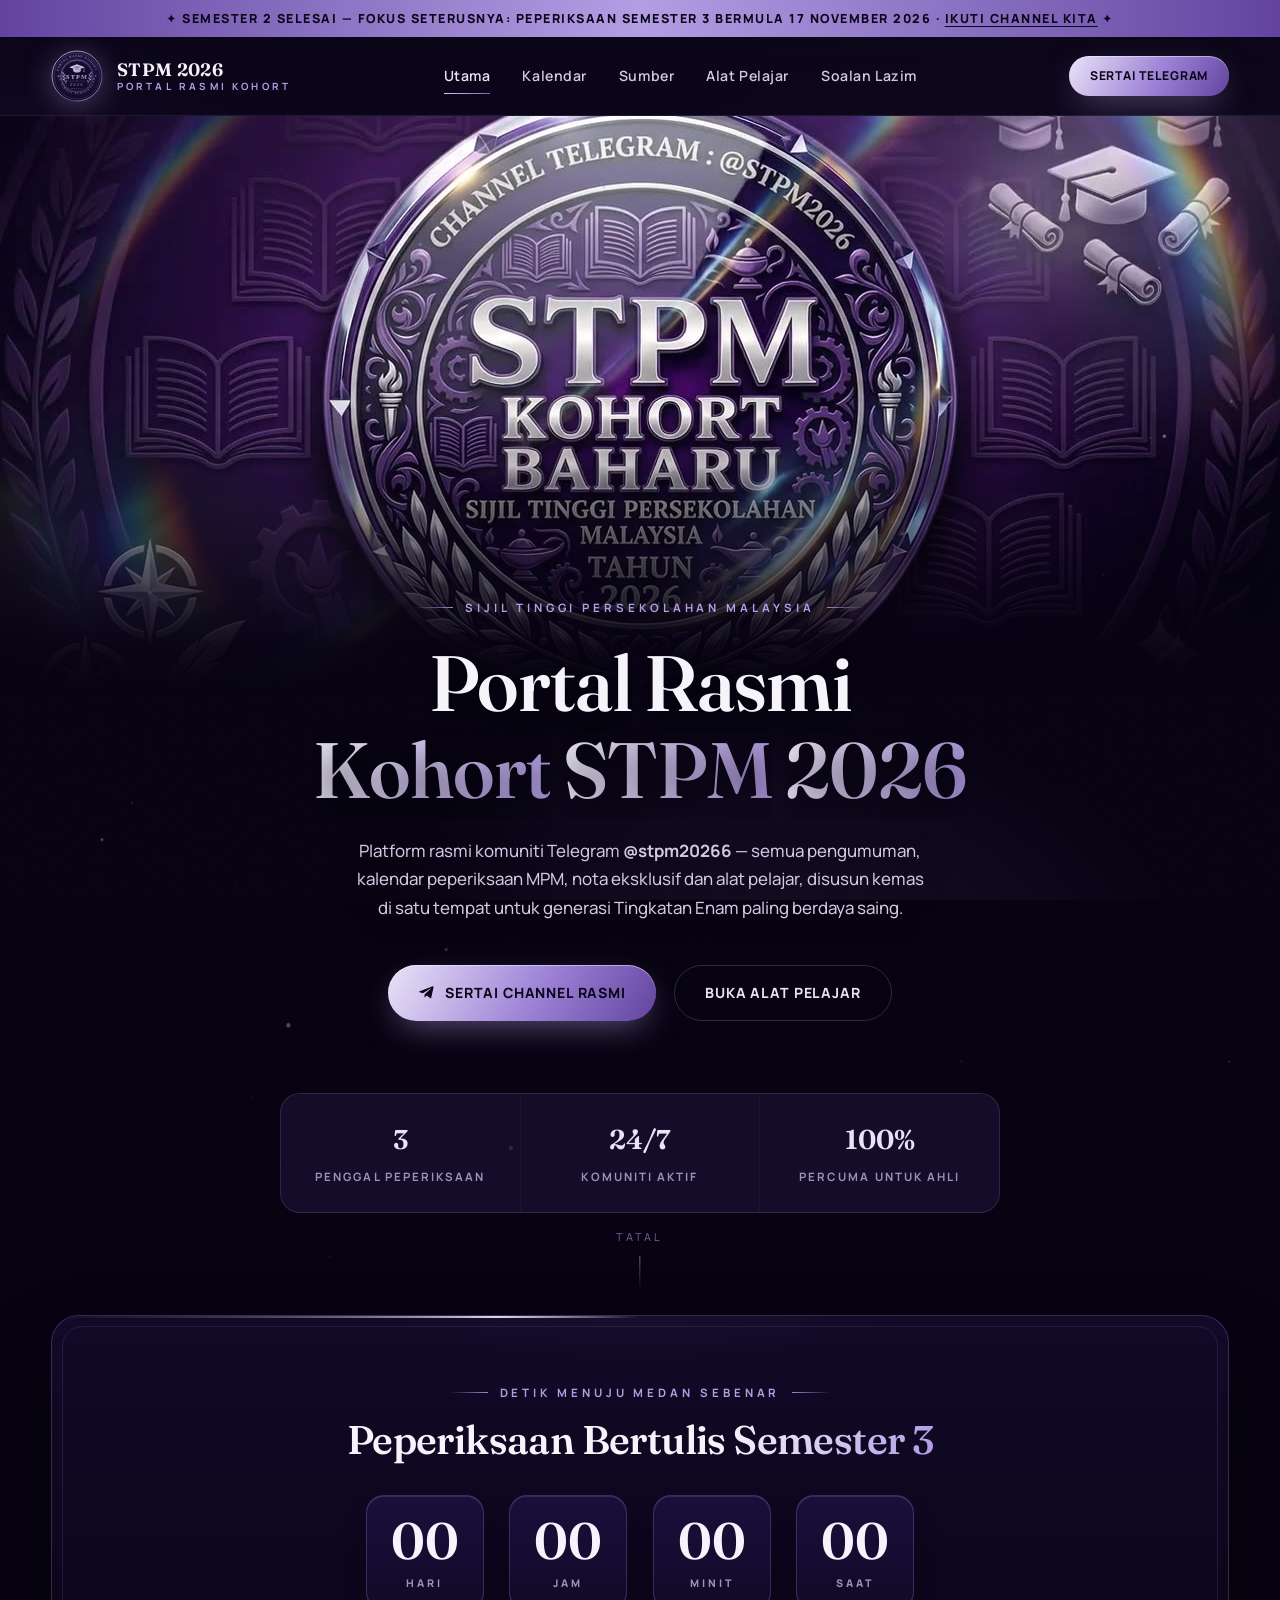
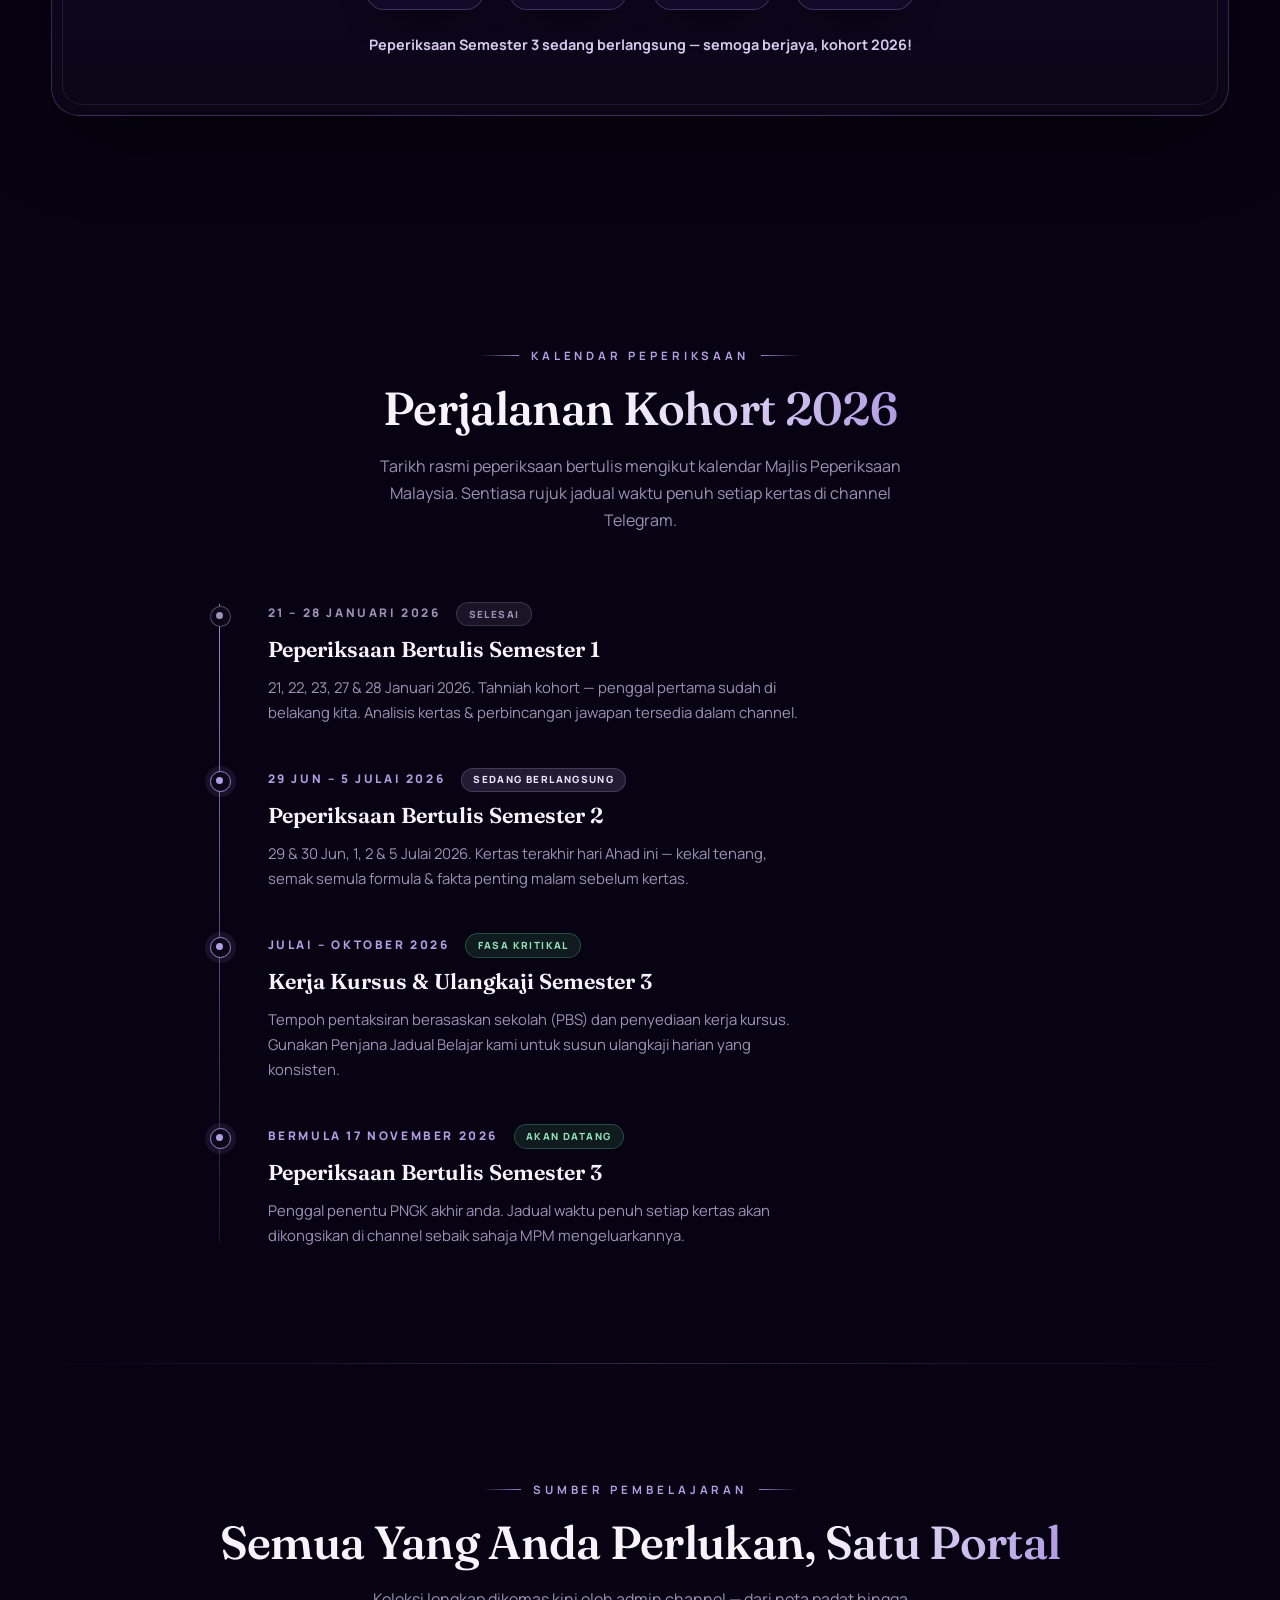
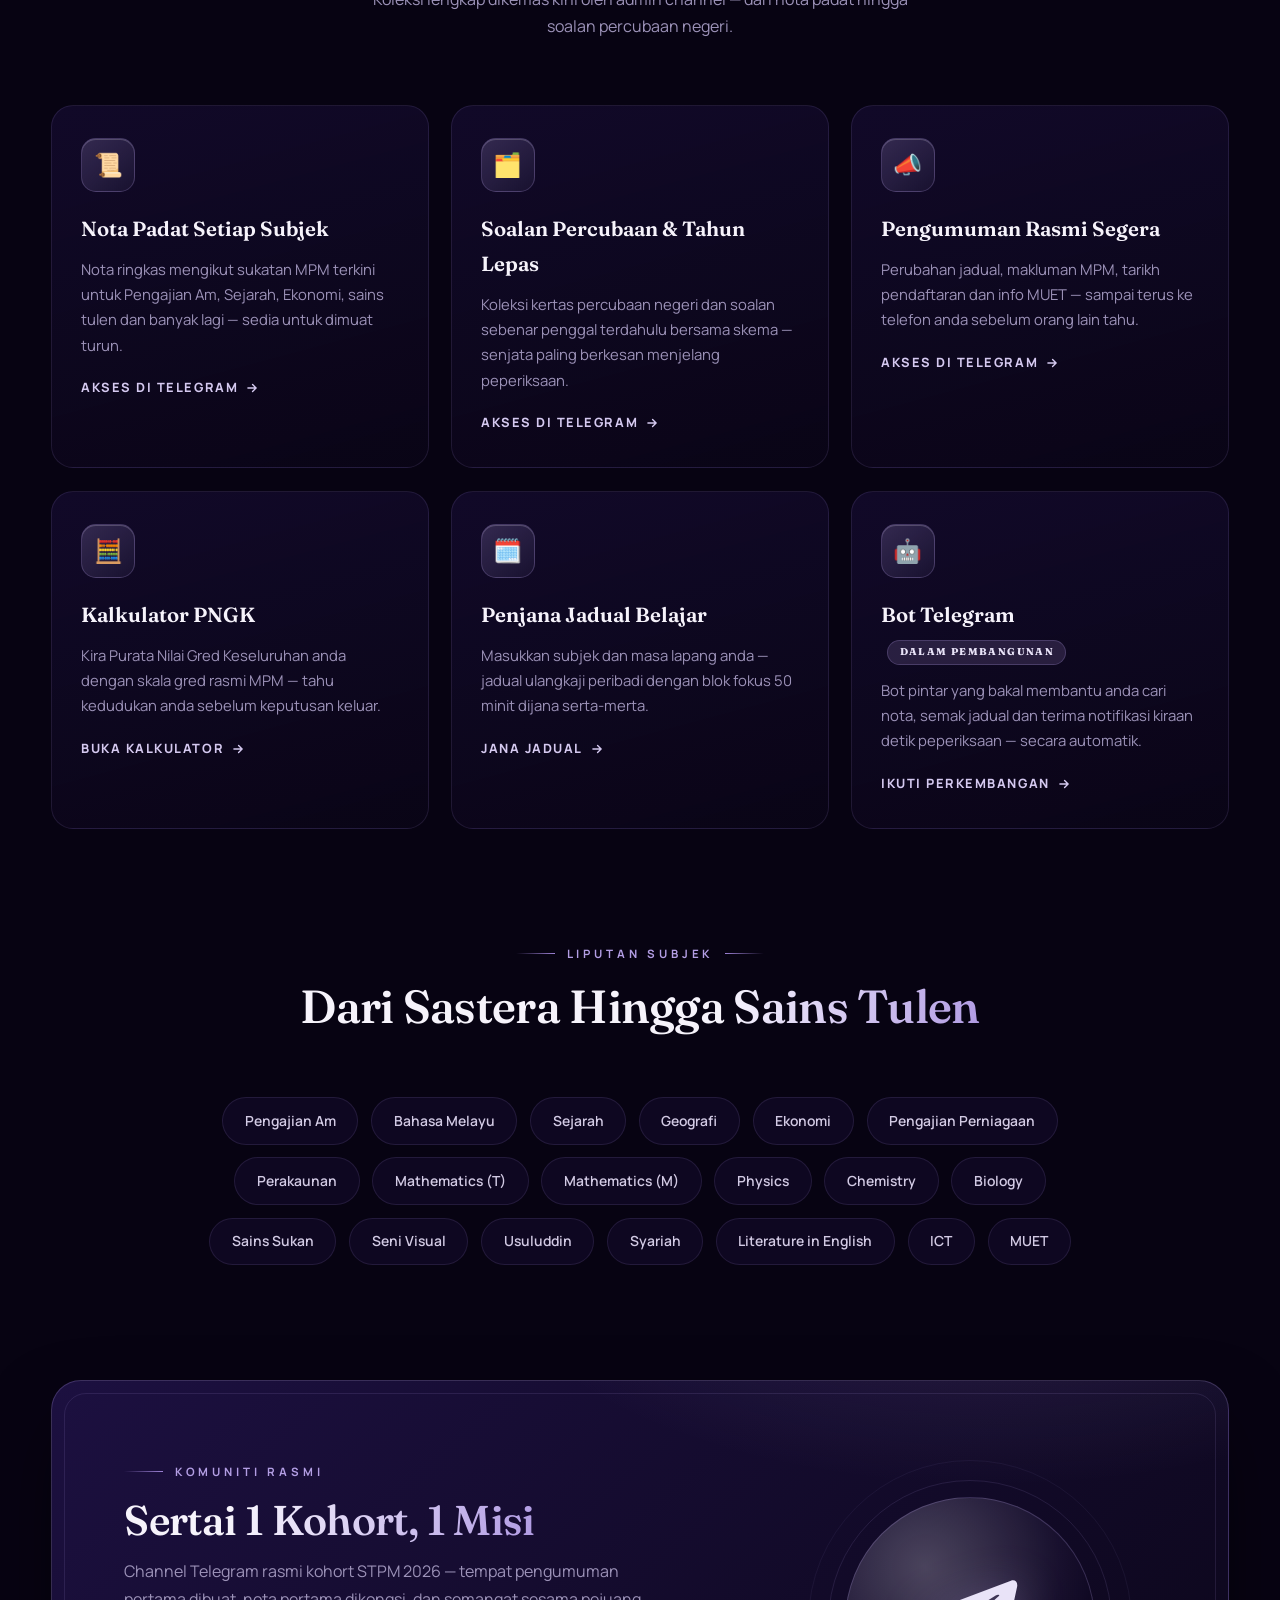
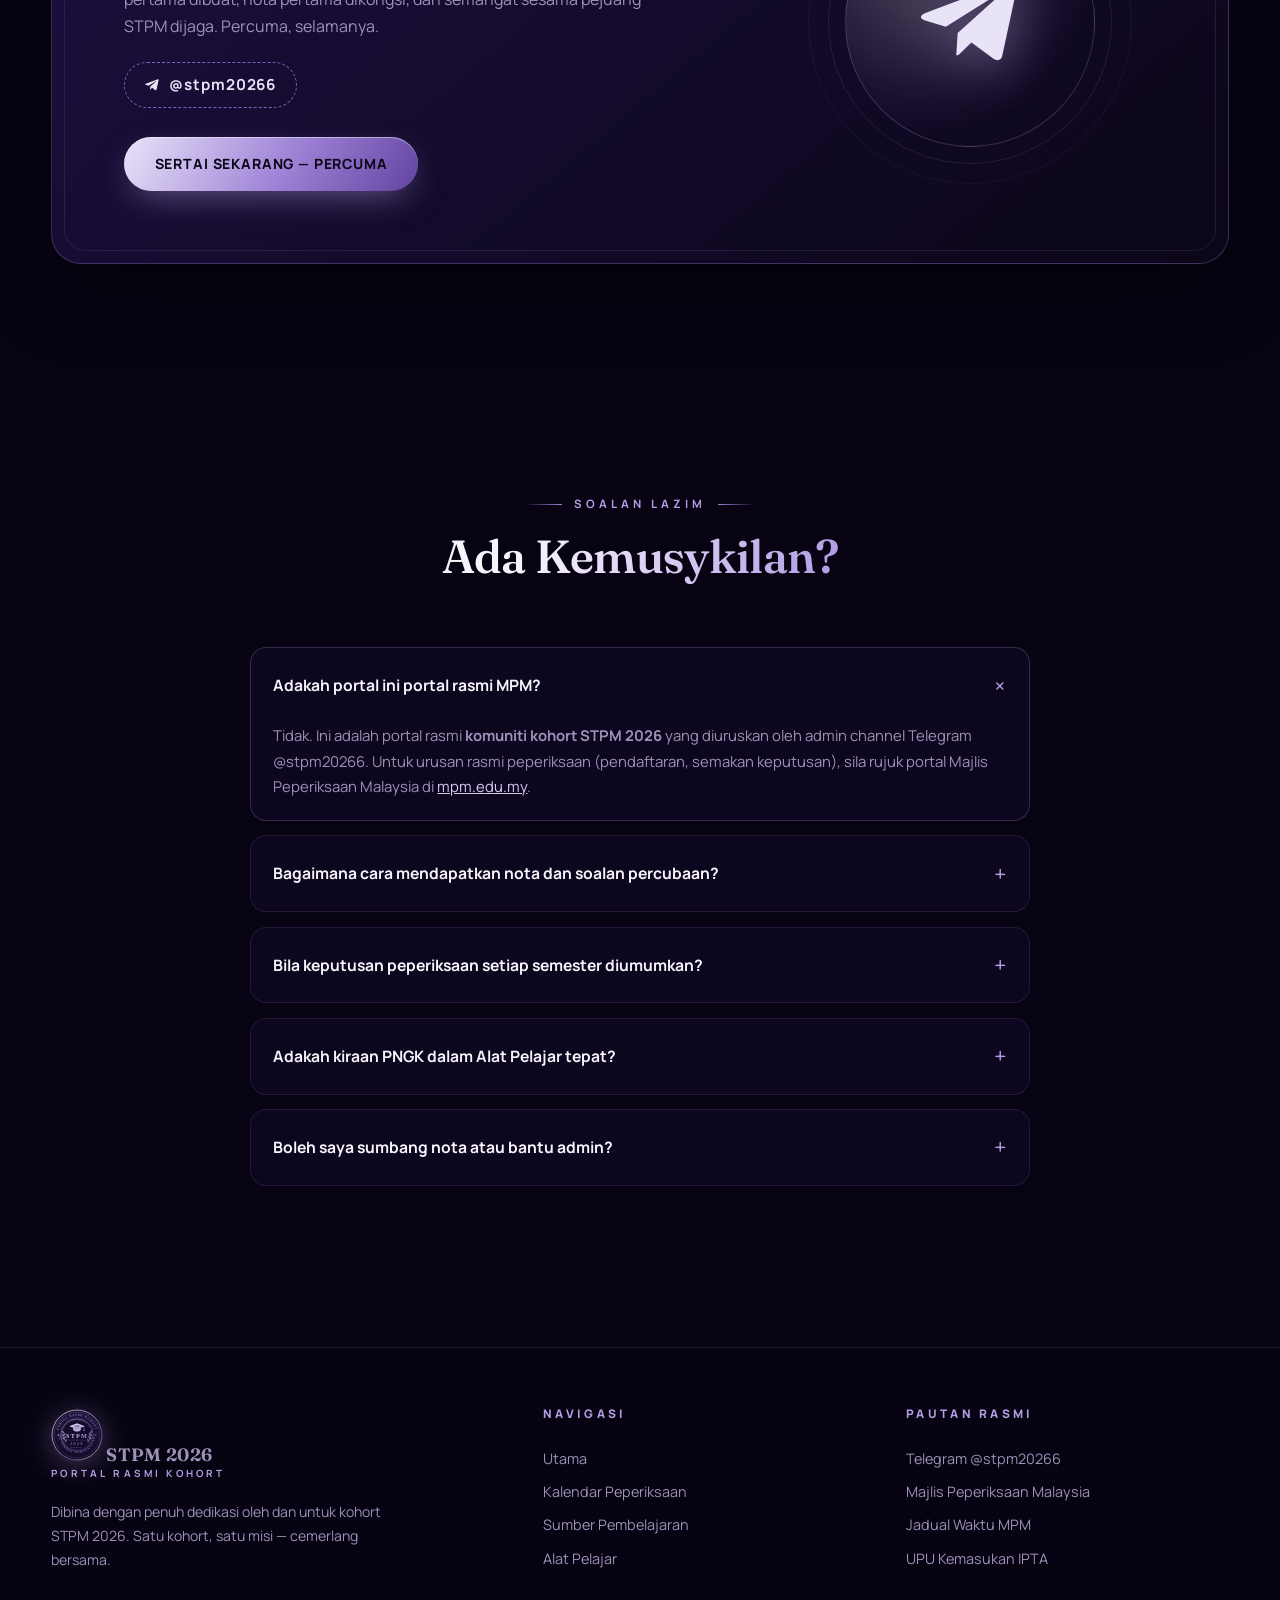
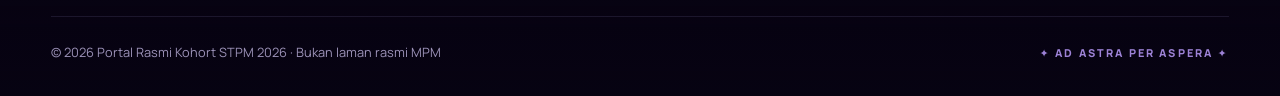
==== commit a24c5d72: "Add files via upload" ====
--- a/index.html
+++ b/index.html
@@ -15,6 +15,11 @@
   <link rel="stylesheet" href="assets/css/style.css">
 </head>
 <body>
+
+  <div class="intro" id="intro" aria-hidden="true">
+    <div class="mark"><b class="gold-text">STPM 2026</b>Portal Rasmi Kohort</div>
+  </div>
+  <div class="progress" aria-hidden="true"></div>
 
   <div class="ambient"></div>
   <div class="grid-lines"></div>
@@ -45,12 +50,23 @@
 
   <main>
 
-    <!-- ============ HERO ============ -->
+    <!-- ============ HERO (video lambang sebagai header sinematik) ============ -->
     <section class="hero" id="utama">
-      <div class="wrap">
-        <img class="hero-crest" src="assets/img/logo.svg" alt="" aria-hidden="true">
+      <div class="hero-video" aria-hidden="true">
+        <video autoplay muted loop playsinline preload="auto" poster="assets/img/poster.jpg" disablepictureinpicture>
+          <source src="assets/video/logo-intro.mp4" type="video/mp4">
+        </video>
+      </div>
+      <canvas id="fx-dust" aria-hidden="true"></canvas>
+      <div class="wrap hero-content">
         <span class="eyebrow center">Sijil Tinggi Persekolahan Malaysia</span>
-        <h1 class="display">Portal Rasmi <span class="gold-text">Kohort STPM 2026</span></h1>
+        <h1 class="display split">
+          <span class="w" style="--i:0"><span>Portal</span></span>
+          <span class="w" style="--i:1"><span>Rasmi</span></span><br>
+          <span class="w" style="--i:2"><span class="gold-text">Kohort</span></span>
+          <span class="w" style="--i:3"><span class="gold-text">STPM</span></span>
+          <span class="w" style="--i:4"><span class="gold-text">2026</span></span>
+        </h1>
         <p class="lede">Platform rasmi komuniti Telegram <strong>@stpm20266</strong> — semua pengumuman, kalendar peperiksaan MPM, nota eksklusif dan alat pelajar, disusun kemas di satu tempat untuk generasi Tingkatan Enam paling berdaya saing.</p>
         <div class="hero-actions">
           <a class="btn btn-gold" href="https://t.me/stpm20266" target="_blank" rel="noopener">
@@ -65,7 +81,7 @@
           <div><b>100%</b><span>Percuma Untuk Ahli</span></div>
         </div>
       </div>
-      <div class="scroll-hint">Tatal</div>
+      <div class="scroll-hint" style="z-index:2">Tatal</div>
     </section>
 
     <!-- ============ COUNTDOWN ============ -->
--- a/assets/css/style.css
+++ b/assets/css/style.css
@@ -4,24 +4,26 @@
    ============================================================ */
 
 :root {
-  --ink-950: #05080f;
-  --ink-900: #080d1c;
-  --ink-850: #0b1226;
-  --ink-800: #101a35;
-  --ink-700: #182444;
-  --gold-100: #f6e2a8;
-  --gold-200: #efd894;
-  --gold-300: #e8cf8f;
-  --gold-400: #d4af5f;
-  --gold-500: #c9a961;
-  --gold-600: #b08c42;
-  --gold-700: #9a742e;
-  --ivory: #f4efe4;
-  --ivory-dim: #cfc9ba;
-  --muted: #8b93a9;
-  --line: rgba(212, 175, 95, .22);
-  --line-soft: rgba(212, 175, 95, .12);
-  --glass: rgba(16, 26, 53, .55);
+  /* Palet "Royal Amethyst" — ungu diraja + platinum, sepadan dengan video lambang.
+     Nama pemboleh ubah --gold-* dikekalkan (kini bermaksud logam platinum/lilac). */
+  --ink-950: #070312;
+  --ink-900: #0b0618;
+  --ink-850: #140b2c;
+  --ink-800: #1c1040;
+  --ink-700: #2b1a55;
+  --gold-100: #f6f3fd;
+  --gold-200: #e9e3f8;
+  --gold-300: #d5c9f0;
+  --gold-400: #b39ee4;
+  --gold-500: #9d82d6;
+  --gold-600: #7f5fc0;
+  --gold-700: #6244a0;
+  --ivory: #f6f3fb;
+  --ivory-dim: #d2cae4;
+  --muted: #9c92b8;
+  --line: rgba(179, 158, 228, .24);
+  --line-soft: rgba(179, 158, 228, .13);
+  --glass: rgba(28, 16, 64, .55);
   --shadow-lg: 0 30px 80px -20px rgba(0, 0, 0, .65);
   --font-display: "Fraunces", Georgia, "Times New Roman", serif;
   --font-body: "Manrope", "Segoe UI", system-ui, sans-serif;
@@ -49,9 +51,9 @@
   inset: 0;
   z-index: -2;
   background:
-    radial-gradient(60rem 40rem at 85% -10%, rgba(212, 175, 95, .10), transparent 60%),
-    radial-gradient(50rem 36rem at -10% 30%, rgba(37, 58, 116, .35), transparent 60%),
-    radial-gradient(44rem 30rem at 60% 110%, rgba(120, 88, 30, .12), transparent 60%),
+    radial-gradient(60rem 40rem at 85% -10%, rgba(179, 158, 228, .10), transparent 60%),
+    radial-gradient(50rem 36rem at -10% 30%, rgba(98, 68, 160, .38), transparent 60%),
+    radial-gradient(44rem 30rem at 60% 110%, rgba(127, 95, 192, .15), transparent 60%),
     linear-gradient(180deg, var(--ink-900), var(--ink-950) 60%);
 }
 
@@ -69,8 +71,8 @@
   inset: 0;
   z-index: -1;
   background-image:
-    linear-gradient(rgba(212, 175, 95, .035) 1px, transparent 1px),
-    linear-gradient(90deg, rgba(212, 175, 95, .035) 1px, transparent 1px);
+    linear-gradient(rgba(179, 158, 228, .035) 1px, transparent 1px),
+    linear-gradient(90deg, rgba(179, 158, 228, .035) 1px, transparent 1px);
   background-size: 72px 72px;
   mask-image: radial-gradient(70rem 50rem at 50% 0%, #000 0%, transparent 75%);
   -webkit-mask-image: radial-gradient(70rem 50rem at 50% 0%, #000 0%, transparent 75%);
@@ -177,7 +179,7 @@
   z-index: 100;
   backdrop-filter: blur(18px) saturate(1.4);
   -webkit-backdrop-filter: blur(18px) saturate(1.4);
-  background: linear-gradient(180deg, rgba(8, 13, 28, .92), rgba(8, 13, 28, .72));
+  background: linear-gradient(180deg, rgba(11, 6, 24, .92), rgba(11, 6, 24, .72));
   border-bottom: 1px solid var(--line-soft);
   transition: box-shadow .4s var(--ease-lux);
 }
@@ -200,7 +202,7 @@
   color: var(--ivory);
 }
 
-.brand img { width: 52px; height: 52px; filter: drop-shadow(0 4px 14px rgba(212, 175, 95, .35)); }
+.brand img { width: 52px; height: 52px; filter: drop-shadow(0 4px 14px rgba(179, 158, 228, .35)); }
 
 .brand-name {
   font-family: var(--font-display);
@@ -297,12 +299,12 @@
 .btn-gold {
   background: linear-gradient(120deg, var(--gold-200), var(--gold-500) 55%, var(--gold-700));
   color: var(--ink-900);
-  box-shadow: 0 12px 34px -10px rgba(212, 175, 95, .55), inset 0 1px 0 rgba(255, 255, 255, .45);
+  box-shadow: 0 12px 34px -10px rgba(179, 158, 228, .55), inset 0 1px 0 rgba(255, 255, 255, .45);
 }
 
 .btn-gold:hover {
   transform: translateY(-3px);
-  box-shadow: 0 20px 44px -12px rgba(212, 175, 95, .7), inset 0 1px 0 rgba(255, 255, 255, .5);
+  box-shadow: 0 20px 44px -12px rgba(179, 158, 228, .7), inset 0 1px 0 rgba(255, 255, 255, .5);
 }
 
 .btn-ghost {
@@ -314,28 +316,89 @@
 
 .btn-ghost:hover {
   border-color: var(--gold-500);
-  background: rgba(212, 175, 95, .08);
+  background: rgba(179, 158, 228, .08);
   transform: translateY(-3px);
 }
 
 .btn-sm { padding: .62rem 1.3rem; font-size: .76rem; }
 
-/* ---------- Hero ---------- */
+/* ---------- Hero sinematik (video lambang sebagai header) ---------- */
 .hero {
-  min-height: calc(100svh - 110px);
-  display: grid;
-  place-items: center;
+  display: block;
   text-align: center;
-  padding: clamp(3.5rem, 7vw, 6rem) 0 clamp(4rem, 8vw, 6rem);
+  padding: 0 0 clamp(4.5rem, 8vw, 6.5rem);
   position: relative;
-}
-
-.hero-crest {
-  width: clamp(108px, 14vw, 148px);
-  height: auto;
-  margin-bottom: 2rem;
-  filter: drop-shadow(0 20px 50px rgba(212, 175, 95, .35));
-  animation: floatY 7s ease-in-out infinite;
+  overflow: clip;
+}
+
+/* Pentas video — jalur penuh di atas, medallion jelas kelihatan */
+.hero-video {
+  position: relative;
+  height: clamp(400px, 64vh, 680px);
+  z-index: 0;
+}
+
+.hero-video video {
+  position: absolute;
+  inset: 0;
+  width: 100%;
+  height: 100%;
+  object-fit: cover;
+  object-position: center;
+}
+
+/* Vignet sisi + tint atas supaya video sebati dengan tema */
+.hero-video::before {
+  content: "";
+  position: absolute;
+  inset: 0;
+  background:
+    radial-gradient(130% 105% at 50% 34%, transparent 42%, rgba(7, 3, 18, .55) 82%, rgba(7, 3, 18, .85) 100%),
+    linear-gradient(180deg, rgba(7, 3, 18, .5) 0%, transparent 22%);
+}
+
+/* Lesap ke latar halaman di bahagian bawah pentas */
+.hero-video::after {
+  content: "";
+  position: absolute;
+  inset: 0;
+  background: linear-gradient(180deg, transparent 52%, rgba(7, 3, 18, .58) 76%, rgba(7, 3, 18, .95) 92%, var(--ink-950) 100%);
+}
+
+#fx-dust {
+  position: absolute;
+  inset: 0;
+  z-index: 1;
+  width: 100%;
+  height: 100%;
+  pointer-events: none;
+}
+
+/* Kandungan bertindih sedikit dengan kawasan fade — rasa filem */
+.hero-content {
+  position: relative;
+  z-index: 2;
+  margin-top: clamp(-6.5rem, -8vw, -3.5rem);
+}
+
+/* Headline muncul perkataan demi perkataan (sinematik) */
+.split .w {
+  display: inline-block;
+  overflow: hidden;
+  vertical-align: bottom;
+  padding-bottom: .08em;
+  margin-bottom: -.08em;
+}
+
+html.js .split .w > span {
+  display: inline-block;
+  transform: translateY(118%);
+  animation: word-rise 1.1s var(--ease-lux) forwards;
+  animation-delay: calc(var(--i, 0) * .1s + .55s);
+}
+
+@keyframes word-rise {
+  to { transform: none; }
 }
 
 @keyframes floatY {
@@ -347,9 +410,10 @@
   font-size: clamp(2.6rem, 6.4vw, 4.9rem);
   max-width: 20ch;
   margin: 1.3rem auto 1.4rem;
-}
-
-.hero .lede { margin: 0 auto 2.6rem; max-width: 58ch; }
+  text-shadow: 0 8px 40px rgba(7, 3, 18, .9);
+}
+
+.hero .lede { margin: 0 auto 2.6rem; max-width: 58ch; text-shadow: 0 4px 24px rgba(7, 3, 18, .95); }
 
 .hero-actions {
   display: flex;
@@ -372,7 +436,7 @@
 }
 
 .hero-stats > div {
-  background: rgba(11, 18, 38, .7);
+  background: rgba(18, 10, 40, .7);
   padding: 1.4rem 1rem;
 }
 
@@ -426,8 +490,8 @@
   border: 1px solid var(--line);
   border-radius: 28px;
   background:
-    radial-gradient(40rem 18rem at 50% -40%, rgba(212, 175, 95, .14), transparent 70%),
-    linear-gradient(180deg, rgba(16, 26, 53, .85), rgba(8, 13, 28, .9));
+    radial-gradient(40rem 18rem at 50% -40%, rgba(179, 158, 228, .14), transparent 70%),
+    linear-gradient(180deg, rgba(20, 11, 44, .85), rgba(11, 6, 24, .9));
   box-shadow: var(--shadow-lg);
   padding: clamp(2.2rem, 5vw, 3.6rem);
   text-align: center;
@@ -457,8 +521,8 @@
   padding: 1.2rem .6rem 1rem;
   border-radius: 18px;
   border: 1px solid var(--line);
-  background: linear-gradient(180deg, rgba(24, 36, 68, .9), rgba(11, 18, 38, .95));
-  box-shadow: inset 0 1px 0 rgba(246, 226, 168, .12), 0 16px 34px -16px rgba(0, 0, 0, .7);
+  background: linear-gradient(180deg, rgba(28, 16, 64, .9), rgba(18, 10, 40, .95));
+  box-shadow: inset 0 1px 0 rgba(246, 243, 253, .12), 0 16px 34px -16px rgba(0, 0, 0, .7);
 }
 
 .count-cell b {
@@ -502,7 +566,7 @@
   position: relative;
   border: 1px solid var(--line-soft);
   border-radius: 22px;
-  background: linear-gradient(165deg, rgba(24, 36, 68, .5), rgba(8, 13, 28, .75));
+  background: linear-gradient(165deg, rgba(28, 16, 64, .5), rgba(11, 6, 24, .75));
   padding: 2rem 1.8rem;
   overflow: hidden;
   transition: transform .5s var(--ease-lux), border-color .4s, box-shadow .5s var(--ease-lux);
@@ -512,7 +576,7 @@
   content: "";
   position: absolute;
   inset: 0;
-  background: radial-gradient(24rem 12rem at var(--mx, 50%) var(--my, 0%), rgba(212, 175, 95, .12), transparent 65%);
+  background: radial-gradient(24rem 12rem at var(--mx, 50%) var(--my, 0%), rgba(179, 158, 228, .12), transparent 65%);
   opacity: 0;
   transition: opacity .45s;
   pointer-events: none;
@@ -534,10 +598,10 @@
   place-items: center;
   font-size: 1.45rem;
   margin-bottom: 1.3rem;
-  background: linear-gradient(140deg, rgba(212, 175, 95, .22), rgba(212, 175, 95, .06));
+  background: linear-gradient(140deg, rgba(179, 158, 228, .22), rgba(179, 158, 228, .06));
   border: 1px solid var(--line);
   color: var(--gold-200);
-  box-shadow: inset 0 1px 0 rgba(246, 226, 168, .2);
+  box-shadow: inset 0 1px 0 rgba(246, 243, 253, .2);
 }
 
 .card h3 {
@@ -601,7 +665,7 @@
   border-radius: 50%;
   border: 1px solid var(--gold-500);
   background: var(--ink-900);
-  box-shadow: 0 0 0 5px rgba(212, 175, 95, .1);
+  box-shadow: 0 0 0 5px rgba(179, 158, 228, .1);
 }
 
 .tl-item::after {
@@ -616,7 +680,7 @@
 }
 
 .tl-item.done::after { background: var(--muted); }
-.tl-item.done::before { border-color: rgba(139, 147, 169, .5); box-shadow: none; }
+.tl-item.done::before { border-color: rgba(156, 146, 184, .5); box-shadow: none; }
 
 .tl-item .tl-date {
   font-size: .74rem;
@@ -650,16 +714,16 @@
 }
 
 .tl-badge.live {
-  background: rgba(212, 175, 95, .16);
+  background: rgba(179, 158, 228, .16);
   color: var(--gold-200);
   border: 1px solid var(--line);
   animation: pulse 2.4s ease-in-out infinite;
 }
 
 .tl-badge.past {
-  background: rgba(139, 147, 169, .12);
+  background: rgba(156, 146, 184, .12);
   color: var(--muted);
-  border: 1px solid rgba(139, 147, 169, .25);
+  border: 1px solid rgba(156, 146, 184, .25);
 }
 
 .tl-badge.next {
@@ -669,8 +733,8 @@
 }
 
 @keyframes pulse {
-  0%, 100% { box-shadow: 0 0 0 0 rgba(212, 175, 95, .35); }
-  50% { box-shadow: 0 0 0 7px rgba(212, 175, 95, 0); }
+  0%, 100% { box-shadow: 0 0 0 0 rgba(179, 158, 228, .35); }
+  50% { box-shadow: 0 0 0 7px rgba(179, 158, 228, 0); }
 }
 
 /* ---------- Subjects marquee-ish chips ---------- */
@@ -687,7 +751,7 @@
   padding: .68rem 1.35rem;
   border-radius: 999px;
   border: 1px solid var(--line-soft);
-  background: rgba(16, 26, 53, .6);
+  background: rgba(20, 11, 44, .6);
   color: var(--ivory-dim);
   font-size: .87rem;
   font-weight: 600;
@@ -699,7 +763,7 @@
   border-color: var(--gold-500);
   color: var(--gold-200);
   transform: translateY(-3px);
-  background: rgba(212, 175, 95, .08);
+  background: rgba(179, 158, 228, .08);
 }
 
 /* ---------- Telegram CTA ---------- */
@@ -707,7 +771,7 @@
   border-radius: 30px;
   border: 1px solid var(--line);
   background:
-    radial-gradient(50rem 24rem at 80% -30%, rgba(212, 175, 95, .16), transparent 65%),
+    radial-gradient(50rem 24rem at 80% -30%, rgba(179, 158, 228, .16), transparent 65%),
     linear-gradient(140deg, var(--ink-800), var(--ink-900));
   box-shadow: var(--shadow-lg);
   padding: clamp(2.4rem, 6vw, 4.5rem);
@@ -757,7 +821,7 @@
   border-radius: 50%;
   display: grid;
   place-items: center;
-  background: radial-gradient(circle at 32% 28%, rgba(246, 226, 168, .25), rgba(212, 175, 95, .05) 55%, transparent 70%);
+  background: radial-gradient(circle at 32% 28%, rgba(246, 243, 253, .25), rgba(179, 158, 228, .05) 55%, transparent 70%);
   border: 1px solid var(--line);
   position: relative;
   animation: floatY 6s ease-in-out infinite;
@@ -774,7 +838,7 @@
 
 .tg-art .orb::after { inset: -38px; opacity: .5; }
 
-.tg-art svg { width: 46%; height: 46%; color: var(--gold-200); filter: drop-shadow(0 10px 24px rgba(212, 175, 95, .4)); }
+.tg-art svg { width: 46%; height: 46%; color: var(--gold-200); filter: drop-shadow(0 10px 24px rgba(179, 158, 228, .4)); }
 
 /* ---------- FAQ ---------- */
 .faq { max-width: 780px; margin-inline: auto; }
@@ -782,7 +846,7 @@
 .faq details {
   border: 1px solid var(--line-soft);
   border-radius: 16px;
-  background: rgba(16, 26, 53, .5);
+  background: rgba(20, 11, 44, .5);
   margin-bottom: .9rem;
   overflow: hidden;
   transition: border-color .35s;
@@ -825,7 +889,7 @@
 /* ---------- Footer ---------- */
 footer {
   border-top: 1px solid var(--line-soft);
-  background: linear-gradient(180deg, transparent, rgba(5, 8, 15, .9));
+  background: linear-gradient(180deg, transparent, rgba(7, 3, 18, .9));
   padding: 3.5rem 0 2rem;
   margin-top: 2rem;
 }
@@ -877,7 +941,7 @@
 .tool-panel {
   border: 1px solid var(--line);
   border-radius: 26px;
-  background: linear-gradient(170deg, rgba(24, 36, 68, .6), rgba(8, 13, 28, .85));
+  background: linear-gradient(170deg, rgba(28, 16, 64, .6), rgba(11, 6, 24, .85));
   box-shadow: var(--shadow-lg);
   padding: clamp(1.8rem, 4vw, 2.8rem);
 }
@@ -904,7 +968,7 @@
   padding: .85rem 1.05rem;
   border-radius: 13px;
   border: 1px solid var(--line-soft);
-  background: rgba(5, 8, 15, .65);
+  background: rgba(7, 3, 18, .65);
   color: var(--ivory);
   font-family: var(--font-body);
   font-size: .92rem;
@@ -922,10 +986,10 @@
 
 .field:focus {
   border-color: var(--gold-500);
-  box-shadow: 0 0 0 4px rgba(212, 175, 95, .12);
-}
-
-.field::placeholder { color: rgba(139, 147, 169, .6); }
+  box-shadow: 0 0 0 4px rgba(179, 158, 228, .12);
+}
+
+.field::placeholder { color: rgba(156, 146, 184, .6); }
 
 .row-del {
   background: none;
@@ -953,7 +1017,7 @@
   margin-top: 1.8rem;
   border-radius: 18px;
   border: 1px solid var(--line);
-  background: radial-gradient(30rem 12rem at 50% -30%, rgba(212, 175, 95, .16), transparent 70%), rgba(5, 8, 15, .6);
+  background: radial-gradient(30rem 12rem at 50% -30%, rgba(179, 158, 228, .16), transparent 70%), rgba(7, 3, 18, .6);
   padding: 1.8rem;
   text-align: center;
   display: none;
@@ -1052,7 +1116,7 @@
     align-items: center;
     gap: 1.7rem;
     padding: 2.4rem 0 3rem;
-    background: linear-gradient(180deg, #0a101f, #05080f);
+    background: linear-gradient(180deg, #130a28, #070312);
     border-bottom: 1px solid var(--line);
     box-shadow: 0 30px 60px -20px rgba(0, 0, 0, .9);
     opacity: 0;
@@ -1081,3 +1145,149 @@
 
   .foot-grid { grid-template-columns: 1fr; gap: 2rem; }
 }
+
+/* ============================================================
+   VFX SINEMATIK
+   ============================================================ */
+
+/* ---------- Tirai pembuka ---------- */
+.intro {
+  position: fixed;
+  inset: 0;
+  z-index: 200;
+  display: grid;
+  place-items: center;
+  background: radial-gradient(50rem 34rem at 50% 42%, var(--ink-800), var(--ink-950) 75%);
+  transition: opacity .9s var(--ease-lux), visibility .9s;
+}
+
+.intro.gone { opacity: 0; visibility: hidden; }
+
+.intro .mark {
+  text-align: center;
+  font-size: .72rem;
+  font-weight: 800;
+  letter-spacing: .5em;
+  text-transform: uppercase;
+  color: var(--gold-400);
+  animation: intro-in 1.4s var(--ease-lux) both;
+}
+
+.intro .mark b {
+  display: block;
+  font-family: var(--font-display);
+  font-weight: 640;
+  font-size: clamp(1.9rem, 5vw, 3rem);
+  letter-spacing: .18em;
+  margin-bottom: .6rem;
+}
+
+.intro .mark::after {
+  content: "";
+  display: block;
+  width: 120px;
+  height: 1px;
+  margin: 1.1rem auto 0;
+  background: linear-gradient(90deg, transparent, var(--gold-400), transparent);
+  animation: line-grow 1.2s var(--ease-lux) .2s both;
+}
+
+@keyframes intro-in {
+  from { opacity: 0; transform: translateY(16px) scale(.97); letter-spacing: .7em; }
+  to { opacity: 1; transform: none; }
+}
+
+@keyframes line-grow {
+  from { transform: scaleX(0); }
+  to { transform: scaleX(1); }
+}
+
+/* ---------- Bar kemajuan skrol ---------- */
+.progress {
+  position: fixed;
+  top: 0;
+  left: 0;
+  right: 0;
+  height: 2.5px;
+  z-index: 150;
+  background: linear-gradient(90deg, var(--gold-200), var(--gold-500), var(--gold-700));
+  box-shadow: 0 0 14px rgba(179, 158, 228, .55);
+  transform: scaleX(0);
+  transform-origin: left;
+  pointer-events: none;
+}
+
+/* ---------- Sempadan berputar pada kad countdown ---------- */
+@property --ang {
+  syntax: "<angle>";
+  initial-value: 0deg;
+  inherits: false;
+}
+
+.countdown-card::after {
+  content: "";
+  position: absolute;
+  inset: 0;
+  border-radius: 28px;
+  padding: 1.5px;
+  background: conic-gradient(from var(--ang), transparent 0deg 288deg, rgba(233, 227, 248, .95) 324deg, transparent 360deg);
+  -webkit-mask: linear-gradient(#000 0 0) content-box, linear-gradient(#000 0 0);
+  -webkit-mask-composite: xor;
+  mask: linear-gradient(#000 0 0) content-box, linear-gradient(#000 0 0);
+  mask-composite: exclude;
+  animation: ring-spin 6s linear infinite;
+  pointer-events: none;
+}
+
+@keyframes ring-spin {
+  to { --ang: 360deg; }
+}
+
+/* Denyut nombor countdown setiap kali berubah */
+.count-cell.tick b {
+  animation: num-pop .55s var(--ease-lux);
+}
+
+@keyframes num-pop {
+  0% { transform: translateY(-6%); opacity: .35; }
+  40% { transform: scale(1.07); opacity: 1; }
+  100% { transform: none; }
+}
+
+/* ---------- Kilauan menyapu butang utama ---------- */
+.btn-gold {
+  position: relative;
+  overflow: hidden;
+}
+
+.btn-gold::before {
+  content: "";
+  position: absolute;
+  inset: 0;
+  background: linear-gradient(115deg, transparent 32%, rgba(255, 255, 255, .55) 50%, transparent 68%);
+  transform: translateX(-130%) skewX(-8deg);
+  animation: sheen 4.6s ease-in-out 1.4s infinite;
+  pointer-events: none;
+}
+
+@keyframes sheen {
+  0% { transform: translateX(-130%) skewX(-8deg); }
+  26% { transform: translateX(130%) skewX(-8deg); }
+  100% { transform: translateX(130%) skewX(-8deg); }
+}
+
+/* ---------- Kad 3D tilt ---------- */
+.grid-3, .grid-2 { perspective: 1100px; }
+
+.card:hover {
+  transform: perspective(1100px) rotateX(var(--rx, 0deg)) rotateY(var(--ry, 0deg)) translateY(-7px);
+}
+
+/* ---------- Gerakan dikurangkan ---------- */
+@media (prefers-reduced-motion: reduce) {
+  .intro { display: none; }
+  #fx-dust { display: none; }
+  html.js .split .w > span { transform: none; animation: none; }
+  .hero-video video { display: none; }
+  .hero-video { background: url("../img/poster.jpg") center 36% / cover no-repeat; }
+}
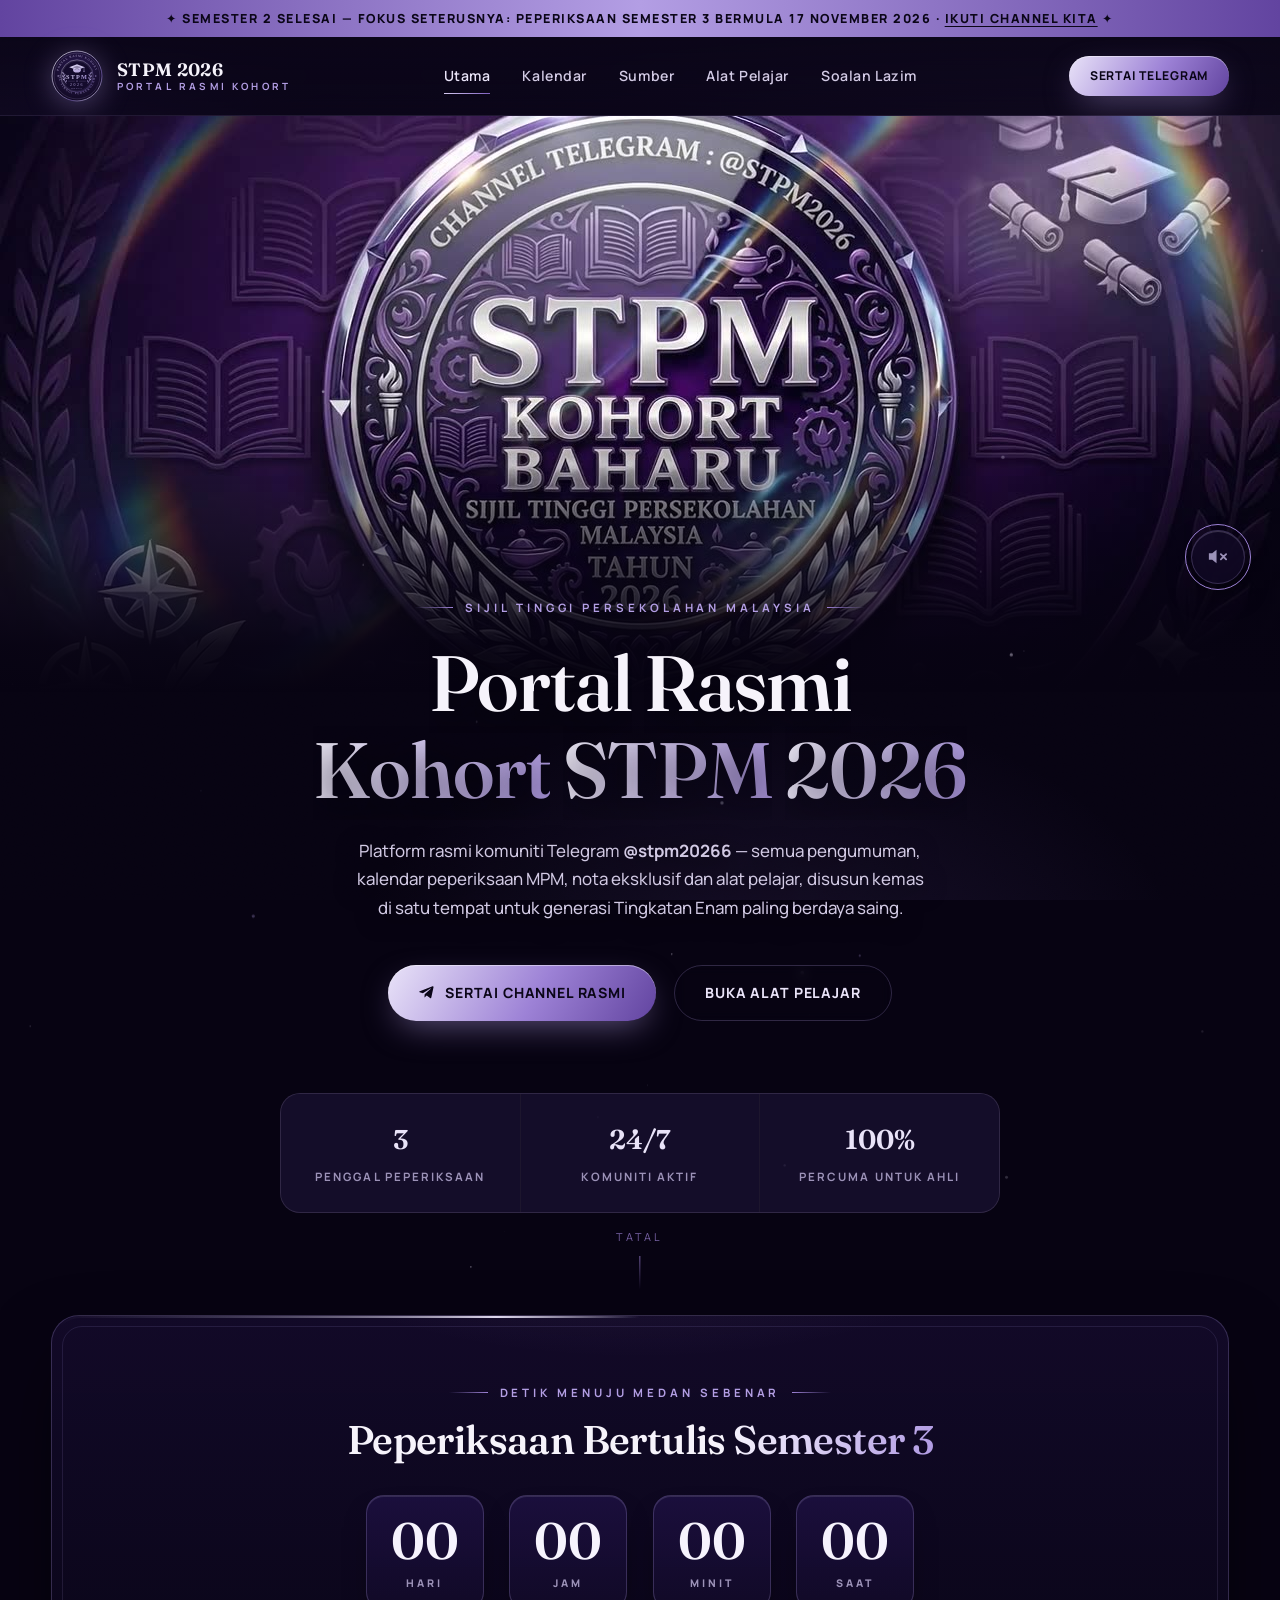
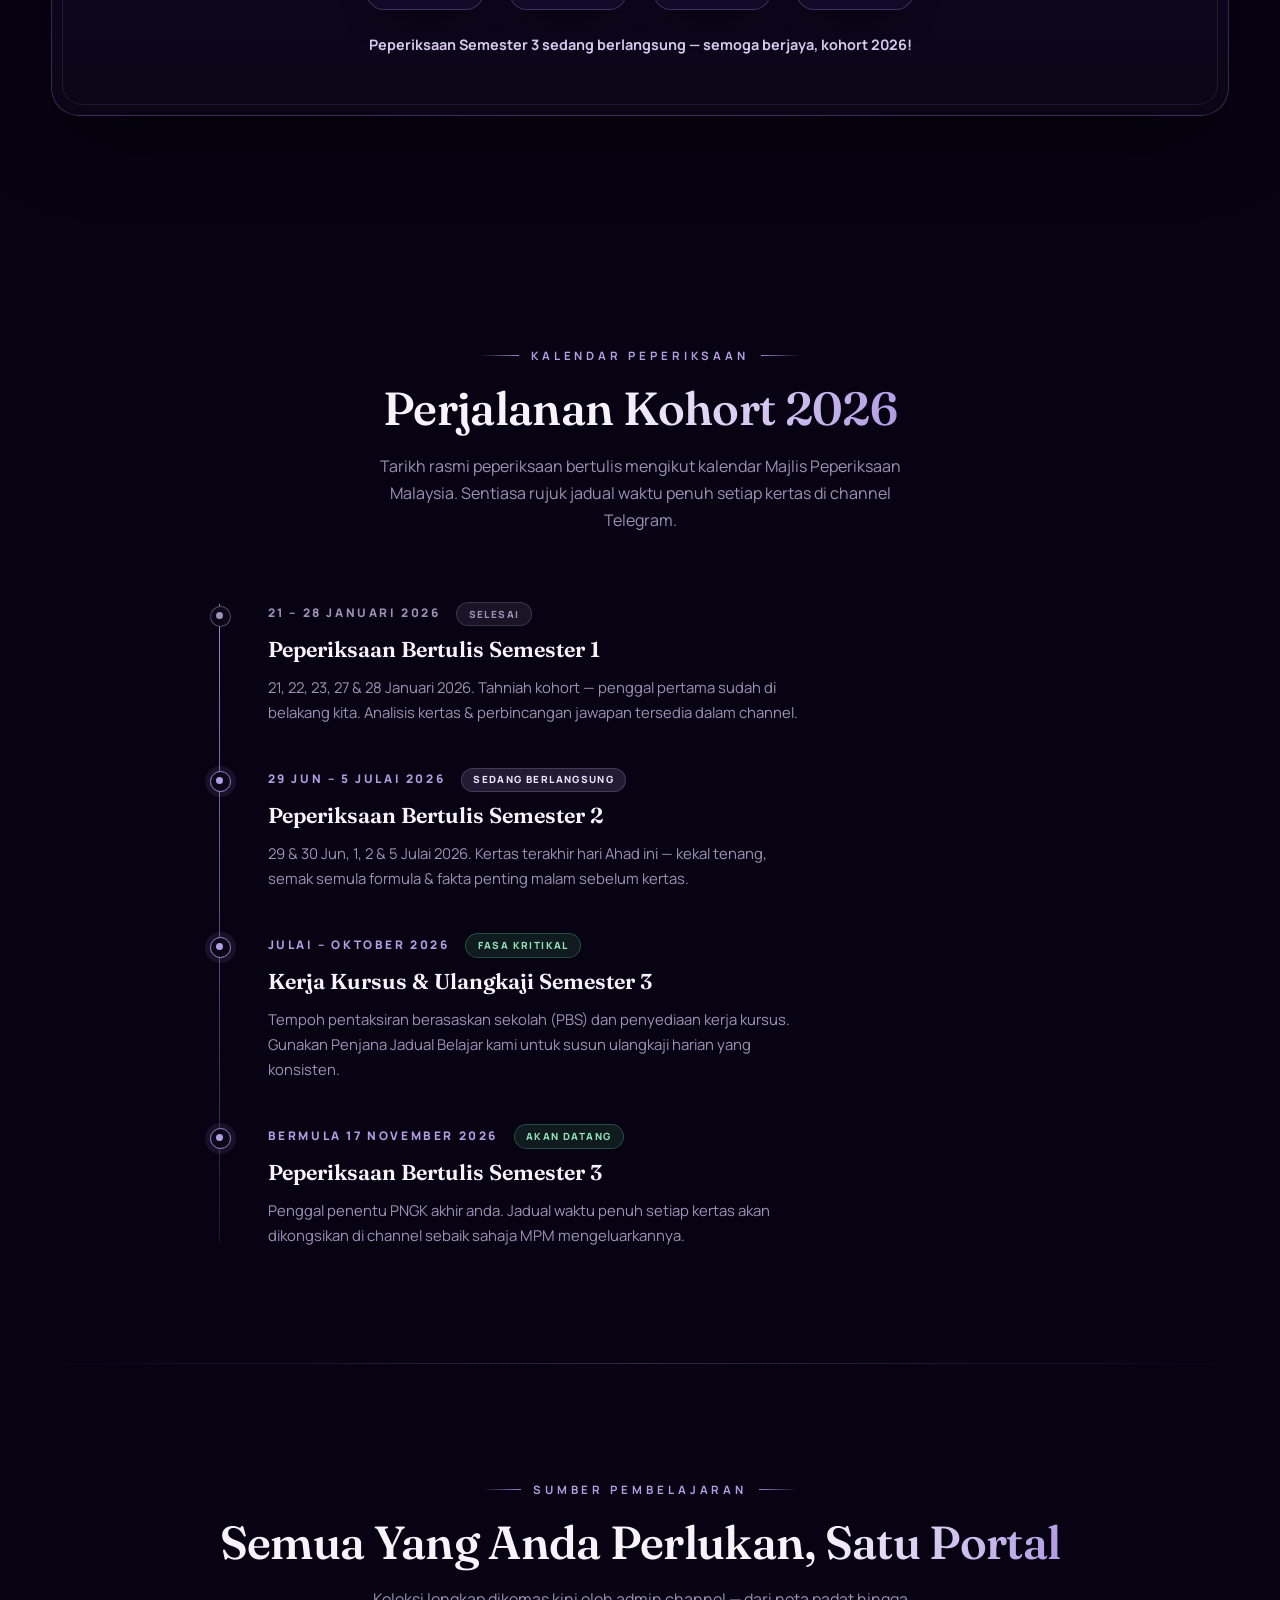
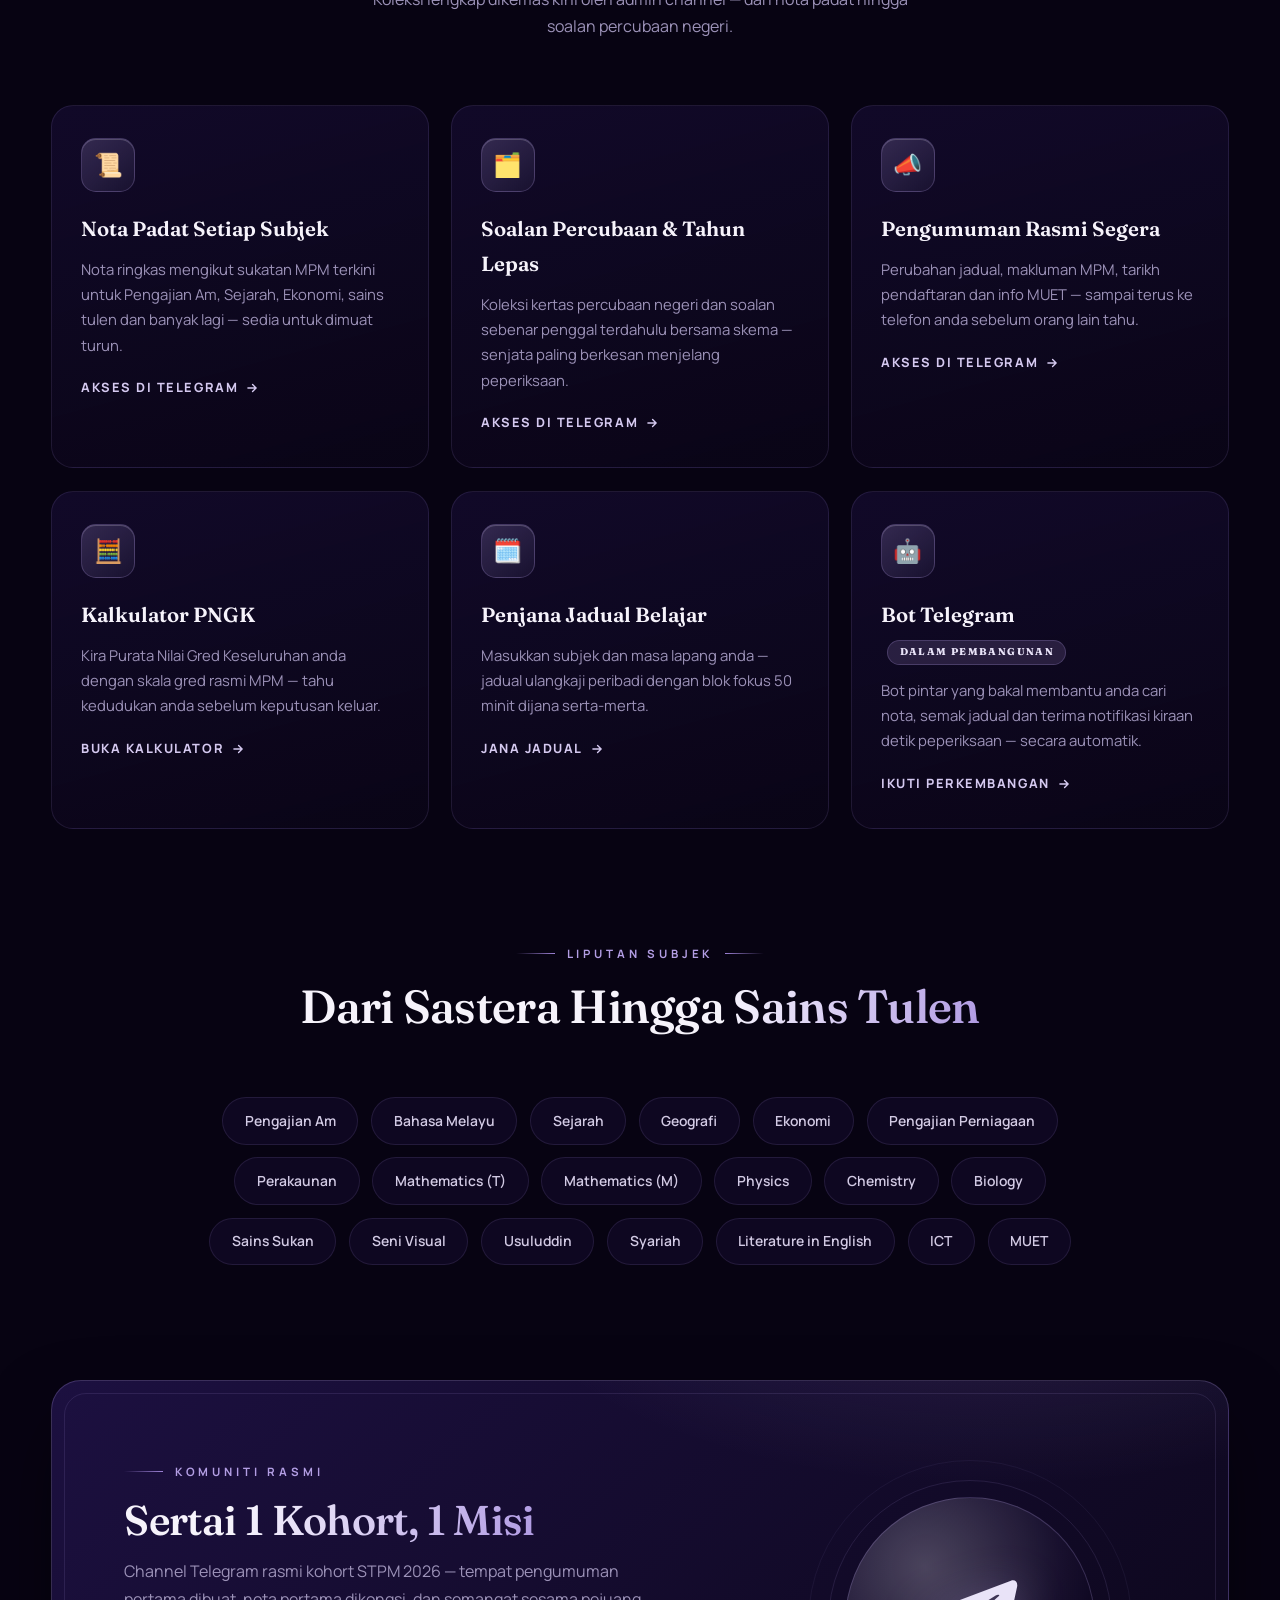
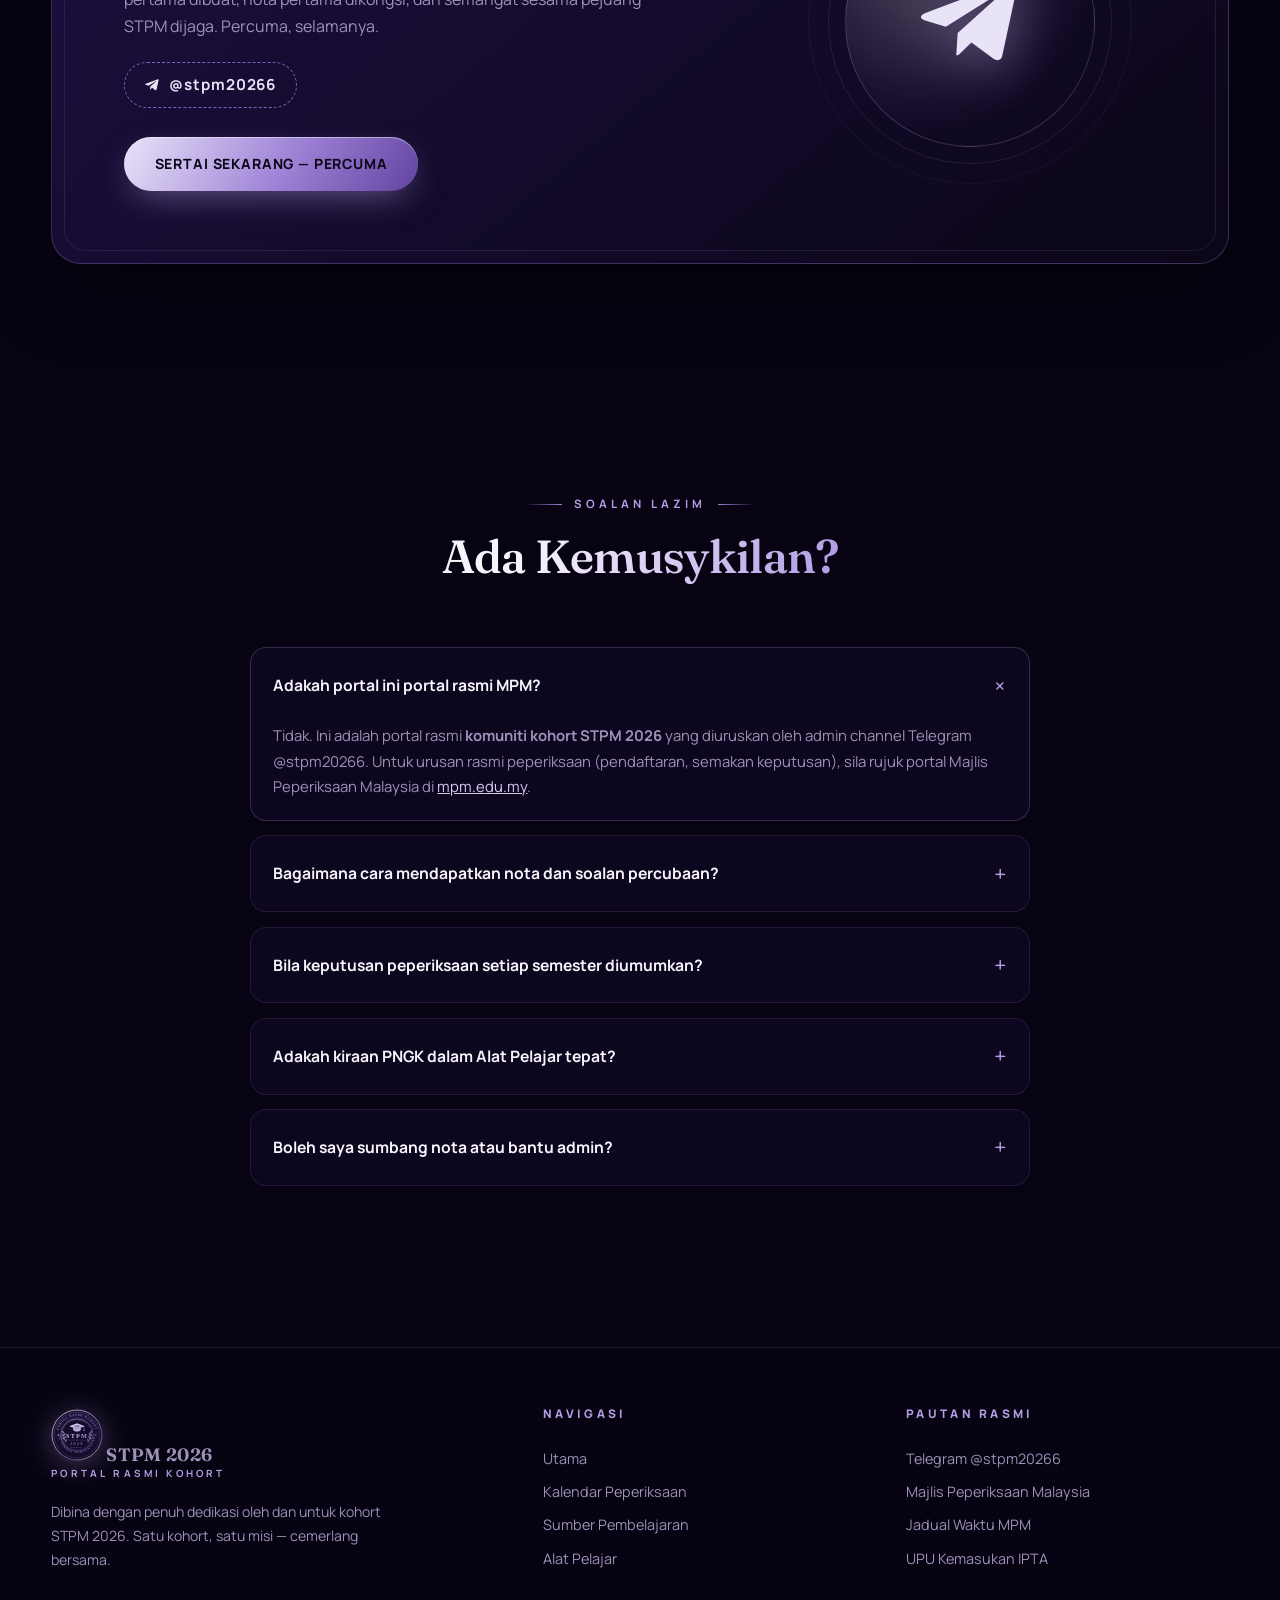
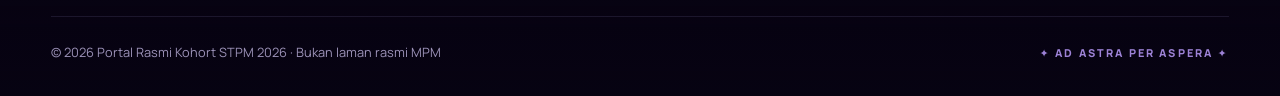
==== commit 012a7d7f: "Add files via upload" ====
--- a/index.html
+++ b/index.html
@@ -52,10 +52,21 @@
 
     <!-- ============ HERO (video lambang sebagai header sinematik) ============ -->
     <section class="hero" id="utama">
-      <div class="hero-video" aria-hidden="true">
-        <video autoplay muted loop playsinline preload="auto" poster="assets/img/poster.jpg" disablepictureinpicture>
+      <div class="hero-video">
+        <video autoplay muted loop playsinline preload="auto" poster="assets/img/poster.jpg" disablepictureinpicture aria-label="Video lambang rasmi STPM 2026">
           <source src="assets/video/logo-intro.mp4" type="video/mp4">
         </video>
+        <button class="snd" id="snd-toggle" type="button" aria-label="Matikan bunyi video" title="Bunyi">
+          <svg class="ic-on" viewBox="0 0 24 24" fill="none" stroke="currentColor" stroke-width="1.9" stroke-linecap="round" stroke-linejoin="round" aria-hidden="true">
+            <path d="M11 5 6.5 8.5H3v7h3.5L11 19z" fill="currentColor" stroke="none"/>
+            <path d="M15 9.2a4.2 4.2 0 0 1 0 5.6"/>
+            <path d="M17.8 6.6a8 8 0 0 1 0 10.8"/>
+          </svg>
+          <svg class="ic-off" viewBox="0 0 24 24" fill="none" stroke="currentColor" stroke-width="1.9" stroke-linecap="round" stroke-linejoin="round" aria-hidden="true">
+            <path d="M11 5 6.5 8.5H3v7h3.5L11 19z" fill="currentColor" stroke="none"/>
+            <path d="M15.5 9.5 21 15M21 9.5 15.5 15"/>
+          </svg>
+        </button>
       </div>
       <canvas id="fx-dust" aria-hidden="true"></canvas>
       <div class="wrap hero-content">
--- a/assets/css/style.css
+++ b/assets/css/style.css
@@ -1291,3 +1291,63 @@
   .hero-video video { display: none; }
   .hero-video { background: url("../img/poster.jpg") center 36% / cover no-repeat; }
 }
+
+/* ---------- Butang bunyi video ---------- */
+.snd {
+  position: absolute;
+  right: clamp(1rem, 3vw, 2.2rem);
+  bottom: clamp(4.2rem, 12vh, 7.5rem);
+  z-index: 3;
+  width: 54px;
+  height: 54px;
+  border-radius: 50%;
+  display: grid;
+  place-items: center;
+  background: rgba(20, 11, 44, .55);
+  border: 1px solid var(--line);
+  color: var(--gold-100);
+  cursor: pointer;
+  backdrop-filter: blur(12px);
+  -webkit-backdrop-filter: blur(12px);
+  box-shadow: 0 12px 32px -10px rgba(0, 0, 0, .7), inset 0 1px 0 rgba(246, 243, 253, .18);
+  transition: transform .35s var(--ease-lux), border-color .3s, background .3s, color .3s;
+}
+
+.snd:hover {
+  transform: scale(1.1);
+  border-color: var(--gold-400);
+  background: rgba(127, 95, 192, .3);
+}
+
+.snd:active { transform: scale(.96); }
+
+.snd svg { width: 23px; height: 23px; }
+
+.snd .ic-off { display: none; }
+.snd.muted .ic-on { display: none; }
+.snd.muted .ic-off { display: block; }
+.snd.muted { color: var(--muted); }
+
+/* Gelang denyut halus semasa senyap — ajakan untuk buka bunyi */
+.snd.muted::after {
+  content: "";
+  position: absolute;
+  inset: -7px;
+  border-radius: 50%;
+  border: 1px solid var(--gold-500);
+  animation: snd-ping 2.2s ease-out infinite;
+  pointer-events: none;
+}
+
+@keyframes snd-ping {
+  0% { transform: scale(.85); opacity: .8; }
+  70%, 100% { transform: scale(1.25); opacity: 0; }
+}
+
+@media (max-width: 760px) {
+  .snd { width: 48px; height: 48px; bottom: clamp(3.6rem, 10vh, 6rem); }
+}
+
+@media (prefers-reduced-motion: reduce) {
+  .snd { display: none; }
+}
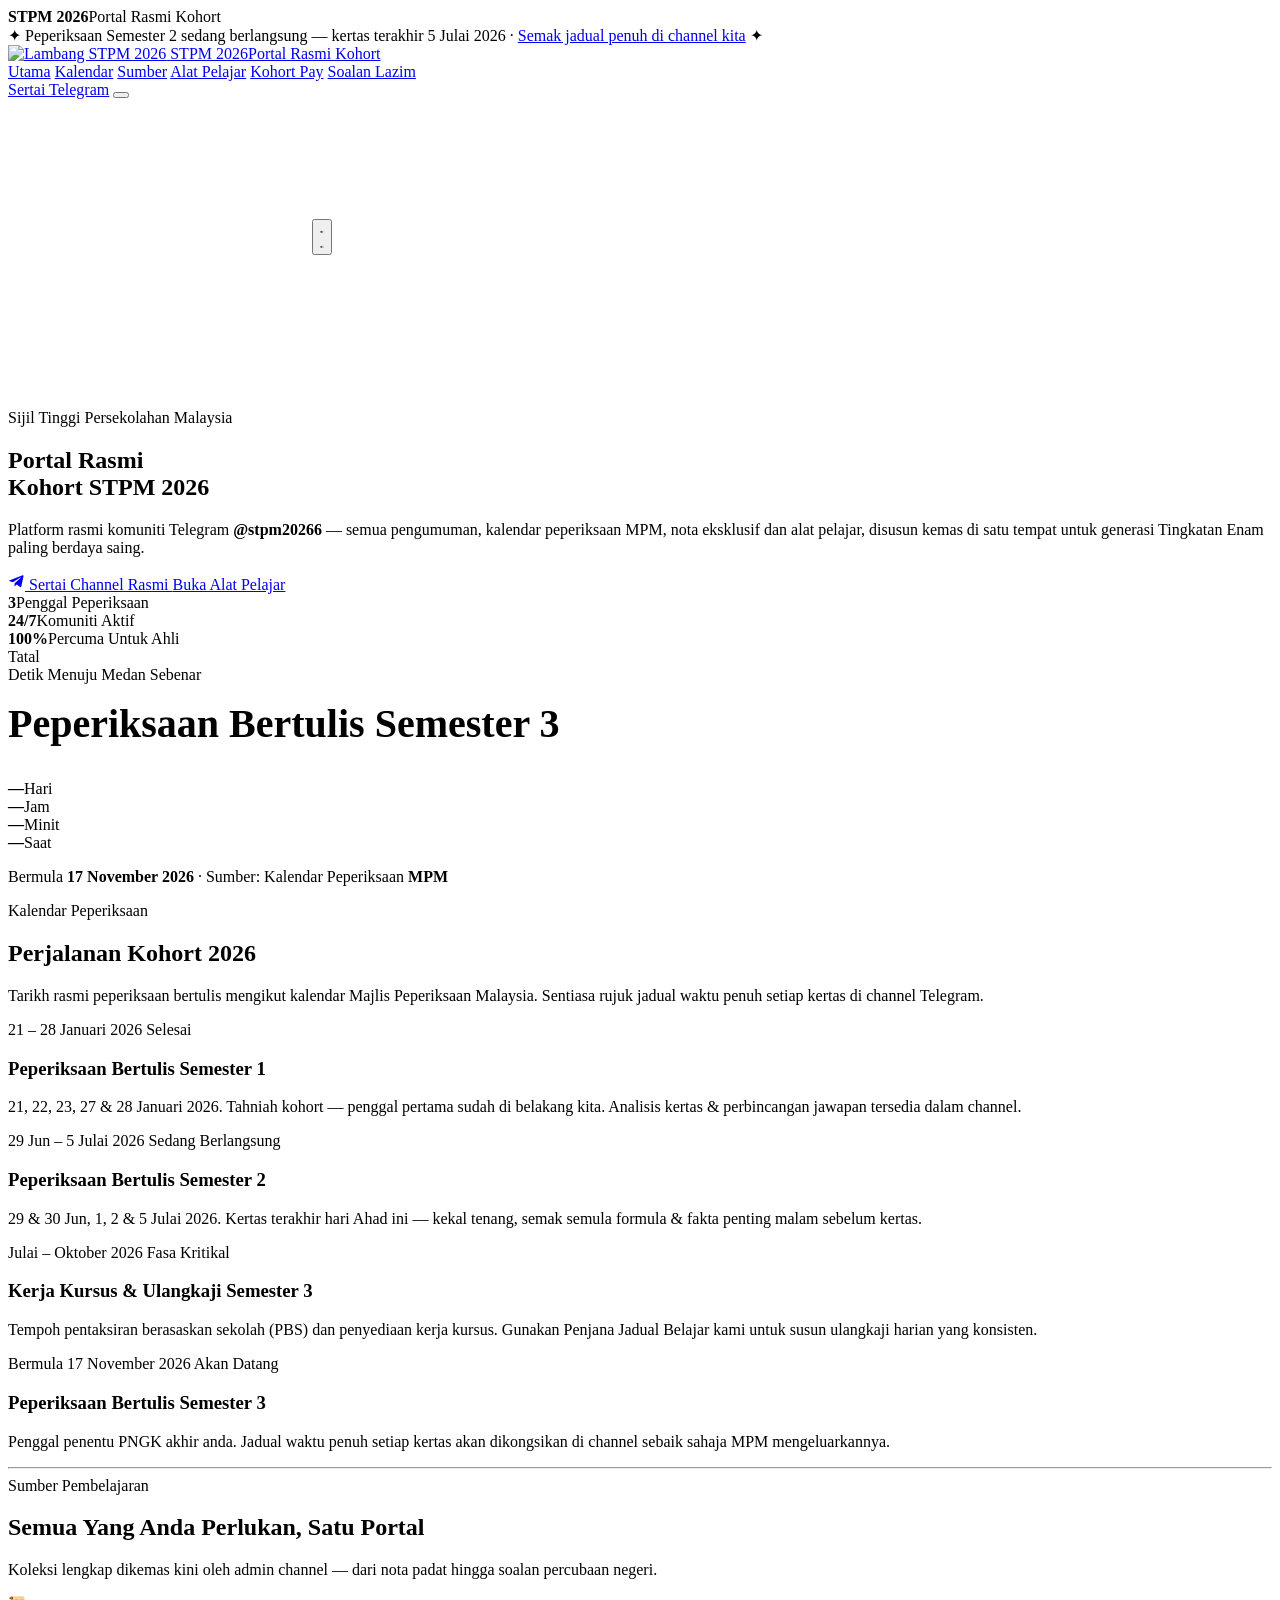
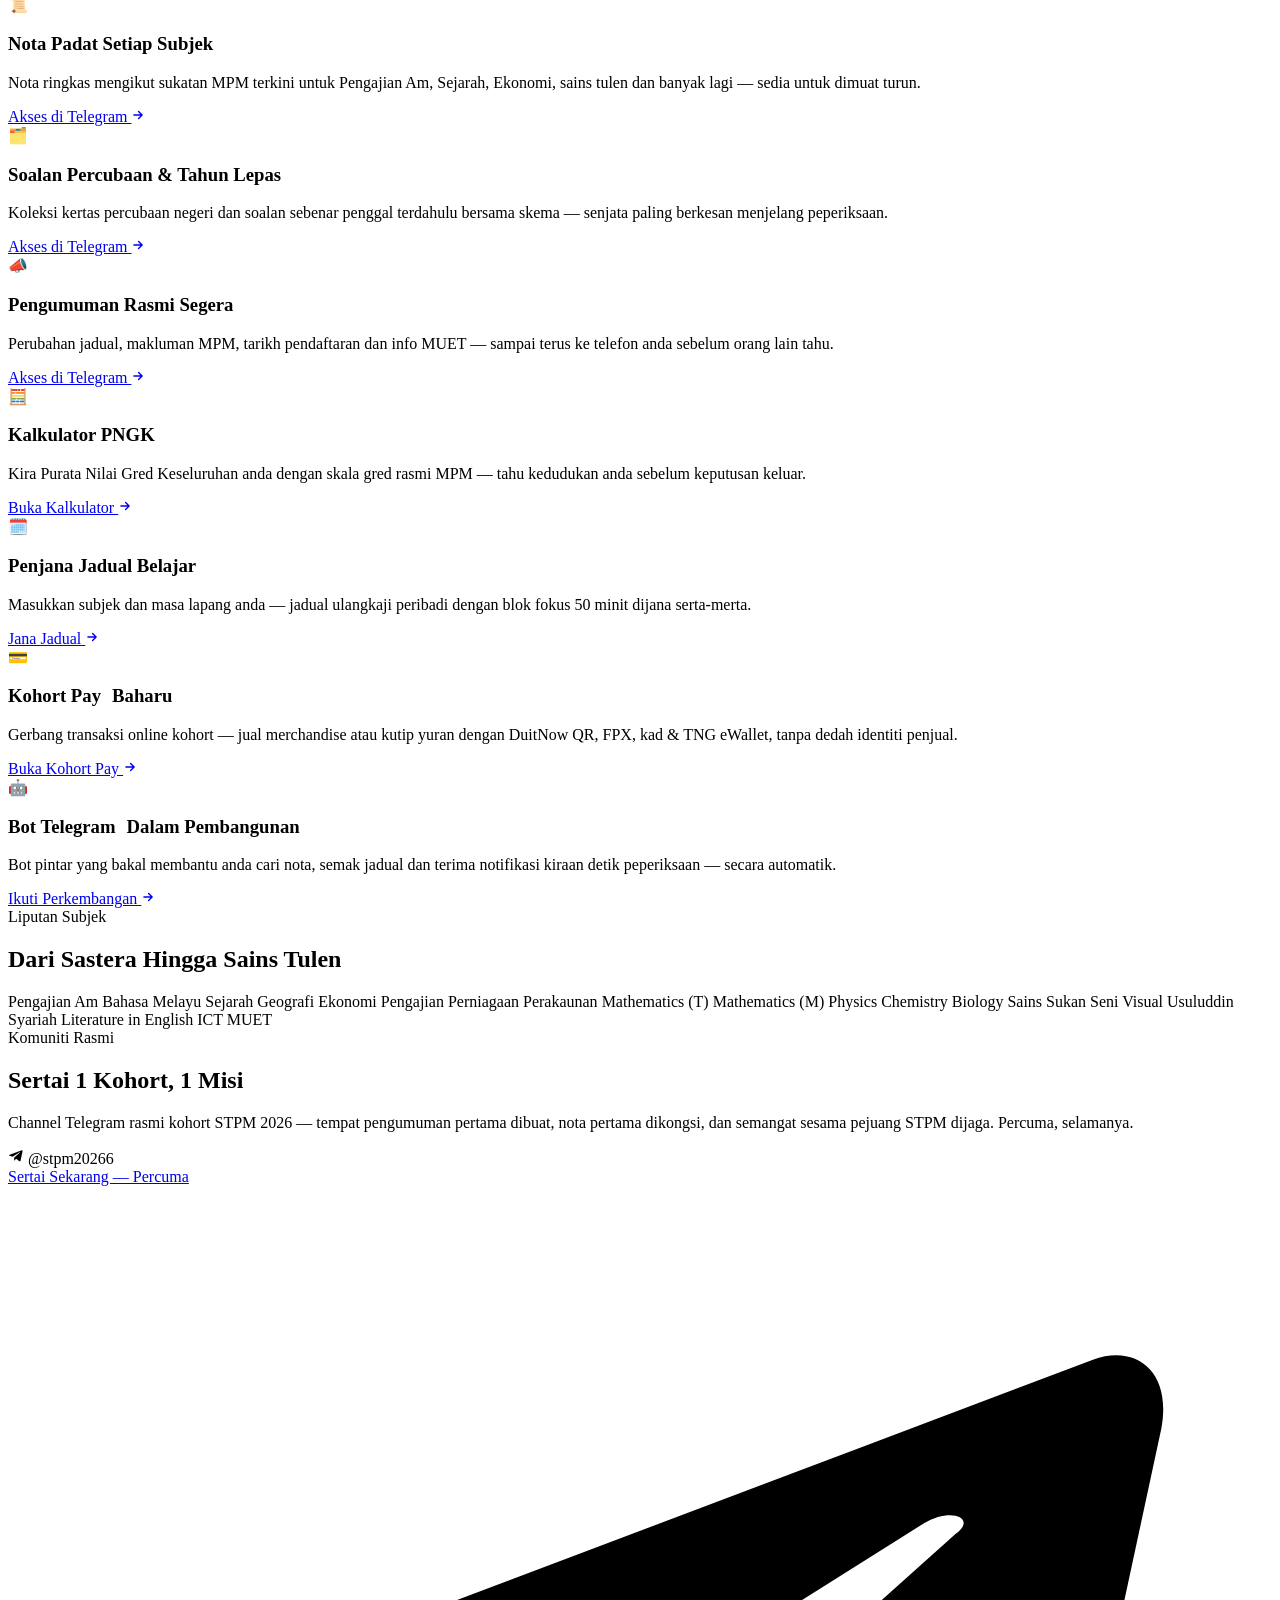
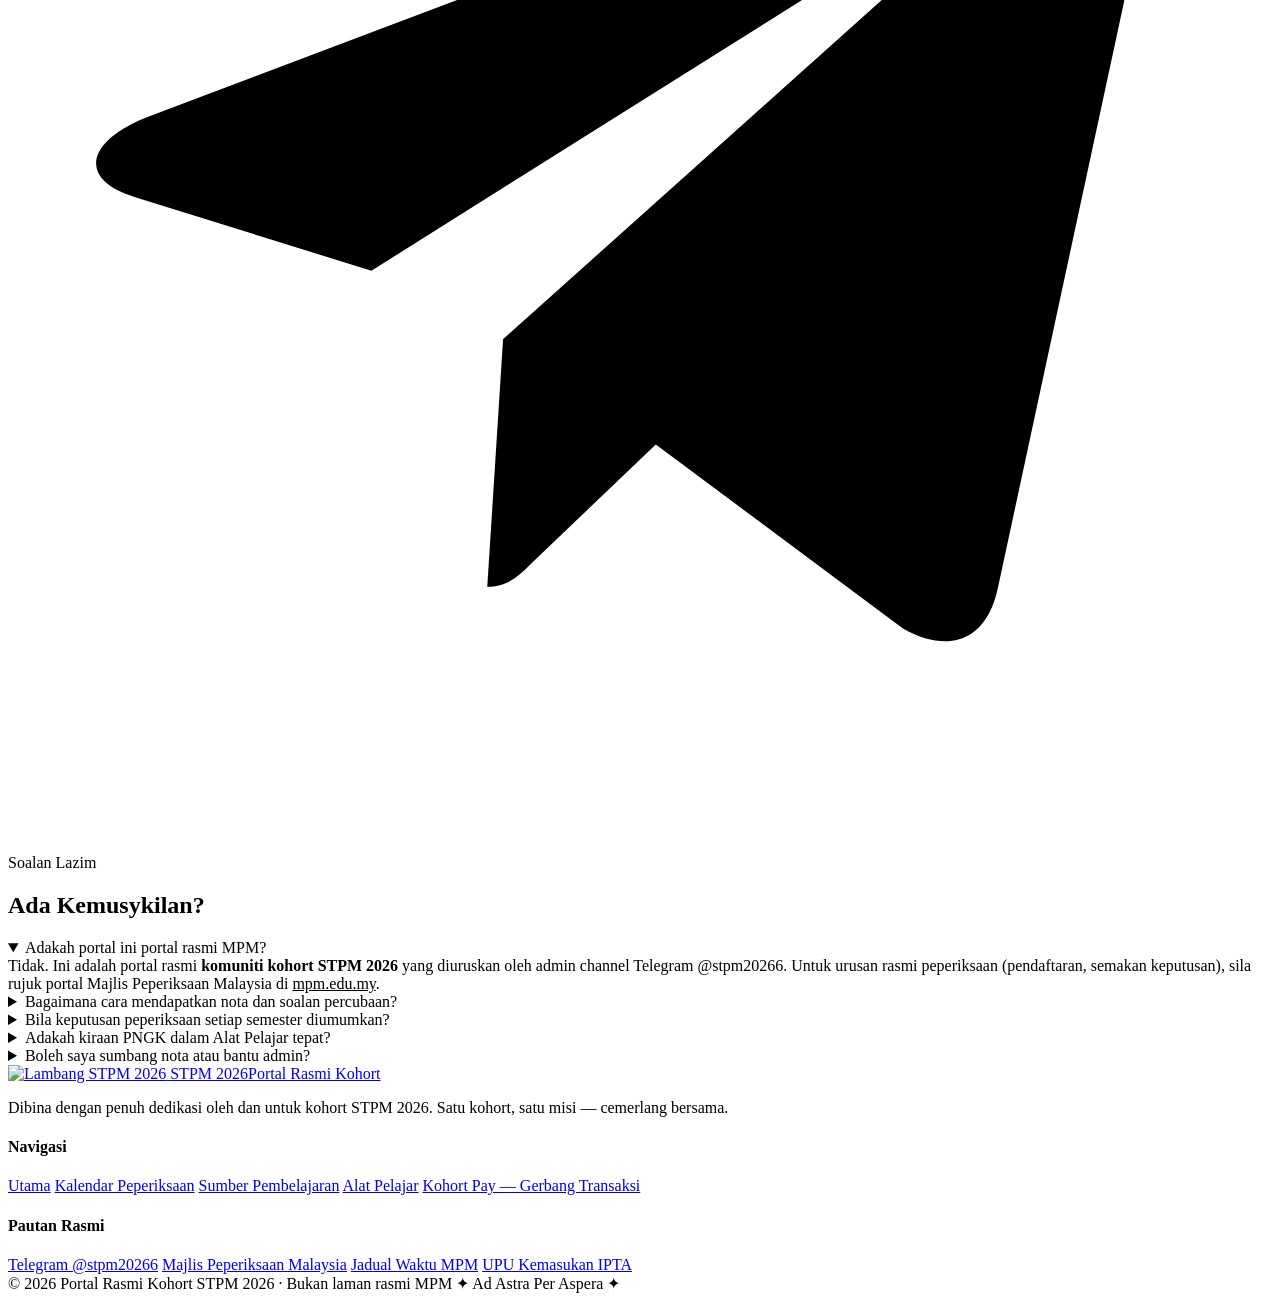
==== commit d374791b: "Add files via upload" ====
--- a/index.html
+++ b/index.html
@@ -37,6 +37,7 @@
         <a href="#kalendar">Kalendar</a>
         <a href="#sumber">Sumber</a>
         <a href="alat-pelajar.html">Alat Pelajar</a>
+        <a href="pay/index.html">Kohort Pay</a>
         <a href="#soalan">Soalan Lazim</a>
       </nav>
       <div class="nav-cta">
@@ -187,6 +188,12 @@
             <a class="card-link" href="alat-pelajar.html#jadual">Jana Jadual <svg width="14" height="14" viewBox="0 0 24 24" fill="none" stroke="currentColor" stroke-width="2.4" stroke-linecap="round" aria-hidden="true"><path d="M5 12h14M13 6l6 6-6 6"/></svg></a>
           </div>
           <div class="card reveal" style="--d:.16s">
+            <div class="icon">💳</div>
+            <h3>Kohort Pay <span class="tl-badge next" style="margin-left:.4rem">Baharu</span></h3>
+            <p>Gerbang transaksi online kohort — jual merchandise atau kutip yuran dengan DuitNow QR, FPX, kad &amp; TNG eWallet, tanpa dedah identiti penjual.</p>
+            <a class="card-link" href="pay/index.html">Buka Kohort Pay <svg width="14" height="14" viewBox="0 0 24 24" fill="none" stroke="currentColor" stroke-width="2.4" stroke-linecap="round" aria-hidden="true"><path d="M5 12h14M13 6l6 6-6 6"/></svg></a>
+          </div>
+          <div class="card reveal" style="--d:.24s">
             <div class="icon">🤖</div>
             <h3>Bot Telegram <span class="tl-badge live" style="margin-left:.4rem">Dalam Pembangunan</span></h3>
             <p>Bot pintar yang bakal membantu anda cari nota, semak jadual dan terima notifikasi kiraan detik peperiksaan — secara automatik.</p>
@@ -303,6 +310,7 @@
           <a href="#kalendar">Kalendar Peperiksaan</a>
           <a href="#sumber">Sumber Pembelajaran</a>
           <a href="alat-pelajar.html">Alat Pelajar</a>
+          <a href="pay/index.html">Kohort Pay — Gerbang Transaksi</a>
         </div>
         <div>
           <h4>Pautan Rasmi</h4>
